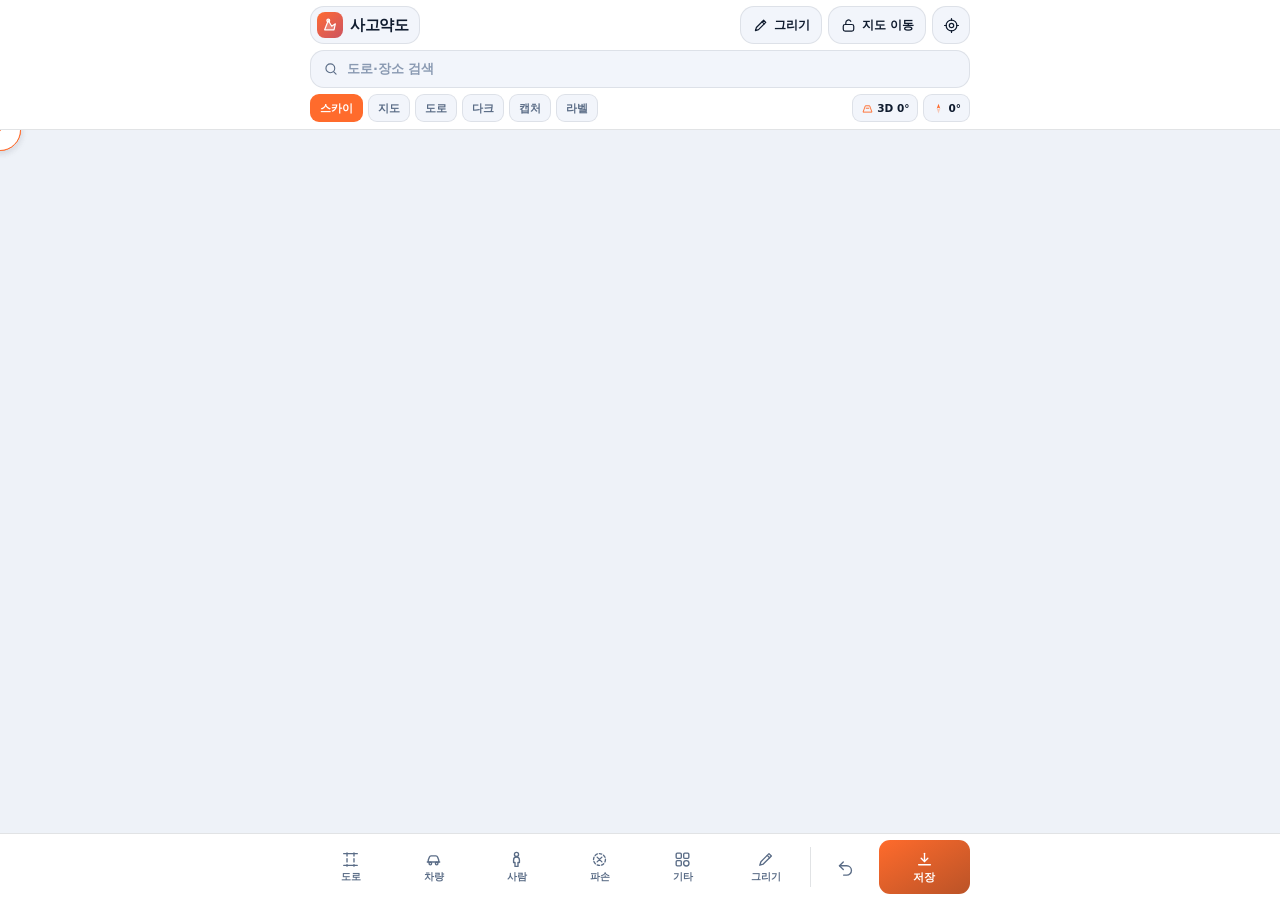
==== sketch/index.html @ 4066dee9 "sketch v3.6.2: 스카이 안뜸 수정(maxNativeZoom 20·타일 필터 제거·폴백 단계화·감춤 완화), 내 위치 파란점+정확도 원, 일방통행 노면표기 화살표1+글씨1" ====
<!doctype html>
<html lang="ko">
<head>
<meta charset="utf-8" />
<meta name="viewport" content="width=device-width, initial-scale=1, viewport-fit=cover, maximum-scale=1, user-scalable=no" />
<title>사고약도</title>
<meta name="description" content="지도 위에 손가락으로 그리는 사고약도 — 현장 사고 위치·진행방향·충돌지점을 터치로 정리하고 PNG·A4로 저장" />
<meta name="theme-color" content="#F4F7FB" id="metaTheme" />
<meta name="mobile-web-app-capable" content="yes" />
<meta name="apple-mobile-web-app-capable" content="yes" />
<meta name="apple-mobile-web-app-status-bar-style" content="default" />
<meta name="apple-mobile-web-app-title" content="사고약도" />
<link rel="manifest" href="manifest.json" />
<link rel="apple-touch-icon" href="icons/icon-192.png" />
<link rel="icon" href="icons/icon-192.png" />
<link rel="stylesheet" href="js/leaflet.css" />
<link rel="stylesheet" href="app.css" />
</head>
<body data-theme="A" data-lock="0">

<div id="appShell">
  <!-- 상단 편집 영역 (약도 캔버스와 완전 분리) -->
  <header id="topBarWrap">
    <div id="topbar">
      <button id="brandTap" class="brand" type="button" aria-label="사고약도">
        <span class="bmark" aria-hidden="true">
          <svg viewBox="0 0 24 24"><path d="M4 19.2 9.4 5.2l5.2 8.6 5.4-3.6-2 9z"/><circle cx="9.4" cy="5.2" r="2.1"/></svg>
        </span>
        <span class="bname">사고약도</span>
      </button>
      <div class="topacts">
        <button id="btnPen" class="gl" type="button" aria-pressed="false" aria-label="그리기 켜기/끄기">
          <svg viewBox="0 0 24 24"><path d="M16.4 4.6 19.4 7.6 9.2 17.8 4.8 19.2l1.4-4.4z"/><path d="M14.2 6.8 17.2 9.8"/></svg>
          <em>그리기</em>
        </button>
        <button id="btnLock" class="gl" type="button" aria-pressed="false">
          <svg class="ic-unlock" viewBox="0 0 24 24"><rect x="4.6" y="10.6" width="14.8" height="9.4" rx="2.6"/><path d="M8.2 10.6V8.1a3.8 3.8 0 0 1 7-2.1"/></svg>
          <svg class="ic-lock" viewBox="0 0 24 24"><rect x="4.6" y="10.6" width="14.8" height="9.4" rx="2.6"/><path d="M8.2 10.6V8.1a3.8 3.8 0 0 1 7.6 0v2.5"/></svg>
          <em>지도 이동</em>
        </button>
        <button id="btnGeo" class="gl icon" type="button" aria-label="현위치">
          <svg viewBox="0 0 24 24"><circle cx="12" cy="12" r="3.1"/><circle cx="12" cy="12" r="7.6"/><path d="M12 2.2v2.6M12 19.2v2.6M2.2 12h2.6M19.2 12h2.6"/></svg>
        </button>
      </div>
    </div>

    <button id="searchPill" class="gl" type="button">
      <svg viewBox="0 0 24 24"><circle cx="11" cy="11" r="6.6"/><path d="m19.6 19.6-3.4-3.4"/></svg>
      <span id="placeTxt">도로·장소 검색</span>
    </button>

    <div id="bgChips" role="group" aria-label="배경">
      <button type="button" data-bg="sat" class="on">스카이</button>
      <button type="button" data-bg="map">지도</button>
      <button type="button" data-bg="road">도로</button>
      <button type="button" data-bg="dark">다크</button>
      <button type="button" data-bg="capture">캡처</button>
      <button type="button" id="chipLabel" aria-pressed="true" title="스카이에 도로명·상호·건물명 라벨">라벨</button>
      <button type="button" id="tiltBtn" class="compass" title="위아래로 밀어 3D 각도 조절 · 탭하면 0°/35°">
        <svg viewBox="0 0 24 24"><path d="M4 18 8 7h8l4 11Z"/><path d="M9.5 11.5h5"/></svg>
        <em id="tiltTxt">3D 0°</em>
      </button>
      <button type="button" id="compassBtn" class="compass" title="좌우로 밀어 지도 회전 · 탭하면 정북">
        <svg class="needle" viewBox="0 0 24 24"><path d="M12 3 15.2 12 12 10.6 8.8 12Z" fill="currentColor" stroke="none"/><path d="M12 21 15.2 12 12 13.4 8.8 12Z" fill="currentColor" fill-opacity=".32" stroke="none"/></svg>
        <em id="compassTxt">0°</em>
      </button>
    </div>

  </header>

  <!-- 중앙 순수 약도 캔버스 (버튼에 가리지 않음) -->
  <main id="stage">
    <div id="stage3d">
      <div id="mapRot"><div id="map"></div></div>
      <div id="roadLayer" hidden></div>
      <div id="capLayer" hidden><img id="capImg" alt="" /></div>
      <div id="gpsLayer" hidden aria-hidden="true">
        <div class="acc"></div>
        <div class="pulse"></div>
        <div class="dot"></div>
        <div class="lb">내 위치</div>
      </div>
      <svg id="layer" xmlns="http://www.w3.org/2000/svg" aria-hidden="true"></svg>
      <svg id="holdRing" viewBox="0 0 56 56" hidden aria-hidden="true"><circle class="bg" cx="28" cy="28" r="22"/><circle class="fg" cx="28" cy="28" r="22"/></svg>
      <div id="sel">
        <div class="selbox"></div>
        <button class="hnd rot" type="button" aria-label="회전"><svg viewBox="0 0 24 24"><path d="M20 12a8 8 0 1 1-2.6-5.9"/><path d="M20.4 4.4v4.2h-4.2"/></svg></button>
        <button class="hnd size" type="button" aria-label="크기"><svg viewBox="0 0 24 24"><path d="M4.6 19.4 19.4 4.6"/><path d="M13 4.6h6.4v6.4"/><path d="M4.6 13v6.4H11"/></svg></button>
        <div class="angle" hidden>0°</div>
      </div>
    </div>
    <div id="chipRot" hidden>0°</div>
    <button id="toolChip" type="button" hidden aria-live="polite"></button>
  </main>

  <!-- 하단 편집 영역 (약도 캔버스와 완전 분리) -->
  <footer id="bottomWrap">
    <div id="selBar" hidden>
      <button class="sb" data-act="zin" type="button" aria-label="작게">−</button>
      <button class="sb wide" data-act="zout" type="button" aria-label="크게">+</button>
      <button class="sb arrowbtn" id="btnPenArrow" data-act="arrow" type="button" hidden>↗ 화살표</button>
      <div class="sbsep"></div>
      <div class="roles" id="roleSeg"></div>
      <div class="sbsep" id="roleSep"></div>
      <button class="sb" data-act="dup" type="button" aria-label="복제">
        <svg viewBox="0 0 24 24"><rect x="8.4" y="8.4" width="11.2" height="11.2" rx="2.4"/><path d="M15.6 5.4H6.6a1.2 1.2 0 0 0-1.2 1.2v9"/></svg>
      </button>
      <button class="sb danger" data-act="del" type="button" aria-label="삭제">
        <svg viewBox="0 0 24 24"><path d="M4.8 6.8h14.4M9.4 6.8V4.4h5.2v2.4M6.6 6.8l.9 12.4h9l.9-12.4"/><path d="M10.2 10.4v5.4M13.8 10.4v5.4"/></svg>
      </button>
      <div class="selinfo" id="selInfo"></div>
    </div>

    <div id="dock">
      <button class="dk" type="button" data-cat="road">
        <svg viewBox="0 0 24 24"><path d="M7.6 3.6v16.8M16.4 3.6v16.8" stroke-dasharray="4 3.4"/><path d="M3.4 4.6h17.2M3.4 19.4h17.2"/></svg>
        <span>도로</span>
      </button>
      <button class="dk" type="button" data-cat="car">
        <svg viewBox="0 0 24 24"><path d="M5.4 15.1v-2.4l1.5-3.8a2.2 2.2 0 0 1 2-1.4h6.2a2.2 2.2 0 0 1 2 1.4l1.5 3.8v2.4"/><path d="M4.2 15.1h15.6"/><circle cx="8" cy="17.1" r="1.6"/><circle cx="16" cy="17.1" r="1.6"/></svg>
        <span>차량</span>
      </button>
      <button class="dk" type="button" data-cat="person">
        <svg viewBox="0 0 24 24"><circle cx="12" cy="5.6" r="2.6"/><path d="M12 8.8c-2.3 0-3.7 1.6-3.7 3.9v3.1h1.8v4.9h3.8v-4.9h1.8v-3.1c0-2.3-1.4-3.9-3.7-3.9Z"/></svg>
        <span>사람</span>
      </button>
      <button class="dk" type="button" data-cat="dmg">
        <svg viewBox="0 0 24 24"><circle cx="12" cy="12" r="7.5" stroke-dasharray="3.2 2.5"/><path d="M9 9l6 6M15 9l-6 6"/></svg>
        <span>파손</span>
      </button>
      <button class="dk" type="button" data-cat="etc">
        <svg viewBox="0 0 24 24"><rect x="4" y="4" width="6.5" height="6.5" rx="1.4"/><rect x="13.5" y="4" width="6.5" height="6.5" rx="1.4"/><rect x="4" y="13.5" width="6.5" height="6.5" rx="1.4"/><circle cx="16.8" cy="16.8" r="3.4"/></svg>
        <span>기타</span>
      </button>
      <button class="dk" type="button" data-cat="draw">
        <svg viewBox="0 0 24 24"><path d="M16.4 4.6 19.4 7.6 9.2 17.8 4.8 19.2l1.4-4.4z"/><path d="M14.2 6.8 17.2 9.8"/></svg>
        <span>그리기</span>
      </button>
      <div class="dksep"></div>
      <button class="dk act" type="button" id="btnUndo" aria-label="실행취소">
        <svg viewBox="0 0 24 24"><path d="M9.2 14.6 4.4 9.8l4.8-4.8"/><path d="M4.4 9.8h9.2a5.9 5.9 0 0 1 0 11.8H9.6"/></svg>
      </button>
      <button class="dk save" type="button" id="btnSave">
        <svg viewBox="0 0 24 24"><path d="M12 4.2v10.4"/><path d="m7.8 10.4 4.2 4.2 4.2-4.2"/><path d="M4.6 18.6h14.8"/></svg>
        <span>저장</span>
      </button>
    </div>
  </footer>
</div>

<!-- 피커 시트 -->
<section id="sheet" aria-hidden="true">
  <div class="sheetwrap">
    <div class="grip"></div>
    <header>
      <div>
        <h2 id="sheetTitle">차량</h2>
        <p id="sheetSub">항목을 눌러 지도에 놓으세요</p>
      </div>
      <button id="sheetClose" class="xbtn" type="button" aria-label="닫기">✕</button>
    </header>
    <div id="sheetRole" class="roles big" hidden></div>
    <div id="sheetBody"></div>
  </div>
</section>

<!-- 검색 -->
<section id="search" aria-hidden="true">
  <div class="sheetwrap tall">
    <div class="grip"></div>
    <header>
      <div><h2>도로·장소 찾기</h2><p>사고 현장 도로명이나 건물명을 입력하세요</p></div>
      <button id="searchClose" class="xbtn" type="button" aria-label="닫기">✕</button>
    </header>
    <div class="qbar">
      <input id="q" type="search" inputmode="search" autocomplete="off" placeholder="예) 강남역 사거리, 순천 신대지구" />
      <button id="qGo" type="button" aria-label="검색">
        <svg viewBox="0 0 24 24"><circle cx="11" cy="11" r="6.6"/><path d="m19.6 19.6-3.4-3.4"/></svg>
      </button>
    </div>
    <div id="qList" class="qlist"><p class="qempty">지도에 표시할 위치를 검색하세요.</p></div>
  </div>
</section>

<!-- 모달(저장·테마·PNG) -->
<div id="modal" hidden>
  <div class="mscrim" data-close="1"></div>
  <div class="mwrap" id="modalBody"></div>
</div>

<!-- 메모 입력 -->
<div id="memoWrap" hidden>
  <div class="memopanel">
    <input id="memoInput" type="text" maxlength="30" placeholder="메모 (예: 1차로 추돌)" />
    <button id="memoOk" type="button">확인</button>
  </div>
</div>

<div id="toast" hidden></div>
<div id="printArea" aria-hidden="true"></div>
<input id="fileInput" type="file" accept="image/*" hidden />

<script src="js/leaflet.js"></script>
<script src="js/art3.js"></script>
<script src="js/elements.js"></script>
<script src="js/roads.js"></script>
<script src="js/sprites.js"></script>
<script src="js/core.js"></script>
<script src="js/mapx.js"></script>
<script src="js/objs.js"></script>
<script src="js/ui.js"></script>
<script src="js/exportx.js"></script>
<script src="js/boot.js"></script>
</body>
</html>
---- sketch/app.css ----
/* ==========================================================================
   사고약도 v3.5 — 상단·캔버스·하단 완전 분리 + 3D 틸트 + 전체화면 도로
   테마 4종: A 모던 모빌리티 · B 다크 콕핏 · C 정밀 도면 · D 볼드 스티커
   ========================================================================== */

*, *::before, *::after { box-sizing: border-box; }
[hidden] { display: none !important; }
html, body { height: 100%; margin: 0; overflow: hidden; }
body {
  font-family: 'Pretendard', 'Apple SD Gothic Neo', 'Noto Sans KR', 'Malgun Gothic', system-ui, -apple-system, sans-serif;
  -webkit-font-smoothing: antialiased;
  overscroll-behavior: none;
  background: var(--bg);
  color: var(--ink);
  transition: background .35s ease, color .35s ease;
}
button, input, textarea { font: inherit; color: inherit; }
button { border: 0; background: none; cursor: pointer; -webkit-tap-highlight-color: transparent; }
svg { display: block; }
button svg { fill: none; stroke: currentColor; stroke-width: 1.7; stroke-linecap: round; stroke-linejoin: round; }

/* ───────────────────────────────── 토큰 */
body[data-theme="A"] {
  --bg: #EEF2F8; --ink: #0F1B2E; --ink2: #5A6C86; --ink3: #8A9AB2;
  --panel: #FFFFFF; --panel-solid: #FFFFFF; --panel-2: #F2F5FB;
  --line: rgba(15,27,46,.12); --line2: rgba(15,27,46,.06);
  --acc: #FF6B2C; --acc-soft: rgba(255,107,44,.12); --acc-ink: #FFFFFF;
  --blue: #2F6BFF; --green: #2E8A63; --red: #E9413B;
  --shadow: 0 4px 14px rgba(15,27,46,.08);
  --shadow-s: 0 2px 8px rgba(15,27,46,.08);
  --r: 14px; --blur: 14px; --hard: 1px solid rgba(15,27,46,.09);
}
body[data-theme="B"] {
  --bg: #05090D; --ink: #E8FBFF; --ink2: #8FB4C2; --ink3: #5E8291;
  --panel: #0A141A; --panel-solid: #0A141A; --panel-2: #0F1D26;
  --line: rgba(47,230,255,.22); --line2: rgba(47,230,255,.10);
  --acc: #2FE6FF; --acc-soft: rgba(47,230,255,.14); --acc-ink: #04141A;
  --blue: #2FE6FF; --green: #22E08A; --red: #FF4D6D;
  --shadow: 0 4px 16px rgba(0,0,0,.45);
  --shadow-s: 0 2px 10px rgba(0,0,0,.45);
  --r: 12px; --blur: 12px; --hard: 1px solid rgba(47,230,255,.18);
}
body[data-theme="C"] {
  --bg: #0C1A2B; --ink: #E7F2FB; --ink2: #A7C2D8; --ink3: #7E9BB6;
  --panel: #0F2033; --panel-solid: #0F2033; --panel-2: #152942;
  --line: rgba(167,194,216,.28); --line2: rgba(167,194,216,.14);
  --acc: #3FD3A8; --acc-soft: rgba(63,211,168,.14); --acc-ink: #062018;
  --blue: #4FA3FF; --green: #3FD3A8; --red: #E9413B;
  --shadow: 0 4px 14px rgba(0,0,0,.35);
  --shadow-s: 0 2px 8px rgba(0,0,0,.35);
  --r: 6px; --blur: 10px; --hard: 1px solid rgba(167,194,216,.22);
}
body[data-theme="D"] {
  --bg: #FBF3E4; --ink: #2B2724; --ink2: #6B6157; --ink3: #9C9187;
  --panel: #FFFCF4; --panel-solid: #FFFCF4; --panel-2: #F7EDDA;
  --line: #2B2724; --line2: rgba(43,39,36,.14);
  --acc: #FF5A36; --acc-soft: rgba(255,90,54,.16); --acc-ink: #FFFFFF;
  --blue: #1E6BFF; --green: #22A06B; --red: #E8342A;
  --shadow: 0 3px 0 #2B2724;
  --shadow-s: 0 2px 0 #2B2724;
  --r: 16px; --blur: 0px; --hard: 2px solid #2B2724;
}

/* ───────────────────────────────── 3단 분리 셸 (상단바 / 중앙 캔버스 / 하단바) */
#appShell {
  position: fixed; inset: 0; height: 100dvh;
  display: flex; flex-direction: column; overflow: hidden;
  background: var(--bg);
}

#topBarWrap {
  flex: none; z-index: 15;
  background: var(--panel);
  border-bottom: 1px solid var(--line);
  padding: calc(env(safe-area-inset-top, 0px) + 6px) 10px 7px;
  display: flex; flex-direction: column; gap: 6px;
}

#stage {
  flex: 1 1 auto; min-height: 0; position: relative; overflow: hidden;
  background: var(--bg); touch-action: none;
}
#stage3d {
  position: absolute; inset: 0;
  transform-origin: 50% 58%;
  will-change: transform;
}

#bottomWrap {
  flex: none; z-index: 15;
  background: var(--panel);
  border-top: 1px solid var(--line);
  padding: 6px 8px calc(env(safe-area-inset-bottom, 0px) + 6px);
  display: flex; flex-direction: column; gap: 6px;
}

/* ───────────────────────────────── 무대 내부 */
#mapRot { position: absolute; left: 50%; top: 50%; width: 155vmax; height: 155vmax; transform: translate(-50%, -50%) rotate(0deg); transform-origin: 50% 50%; z-index: 0; will-change: transform; }
/* 155vmax — 어느 회전 각도든 화면 대각선을 덮으면서 모바일 GPU 텍스처 메모리·타일 요청은 줄인다 */
#map { position: absolute; inset: 0; background: var(--bg); }
#mapRot.blank #map {
  background-color: #F4F7FB;
  background-image:
    linear-gradient(to right, rgba(30,64,120,.08) 1px, transparent 1px),
    linear-gradient(to bottom, rgba(30,64,120,.08) 1px, transparent 1px);
  background-size: 28px 28px;
}
#roadLayer { position: absolute; inset: 0; z-index: 1; pointer-events: none; overflow: hidden; }
#roadLayer svg { width: 100%; height: 100%; display: block; }
#capLayer { position: absolute; inset: 0; overflow: hidden; background: #0b0f14; z-index: 1; }
#capLayer img { width: 100%; height: 100%; object-fit: cover; opacity: .94; }
#layer { position: absolute; inset: 0; width: 100%; height: 100%; pointer-events: none; overflow: visible; z-index: 2; }
/* 내 위치 — 파란 점 + 흰 테두리 + 반투명 정확도 원 + 펄스 링 (화면 표시 전용, PNG 미포함) */
#gpsLayer { position: absolute; inset: 0; pointer-events: none; z-index: 2; }
#gpsLayer .acc {
  position: absolute; transform: translate(-50%, -50%); border-radius: 50%;
  background: rgba(47,107,255,.15); border: 1.5px solid rgba(47,107,255,.42);
}
#gpsLayer .pulse {
  position: absolute; width: 26px; height: 26px; margin: -13px 0 0 -13px; border-radius: 50%;
  background: rgba(47,107,255,.30); border: 2px solid rgba(47,107,255,.55);
  animation: gpsPulse 2.1s ease-out infinite;
}
#gpsLayer .dot {
  position: absolute; width: 18px; height: 18px; margin: -9px 0 0 -9px; border-radius: 50%;
  background: #2F6BFF; border: 3px solid #FFFFFF;
  box-shadow: 0 1px 6px rgba(15,27,46,.45), 0 0 0 1.5px rgba(47,107,255,.55);
}
#gpsLayer .lb {
  position: absolute; transform: translate(-50%, 0); padding: 2px 7px; border-radius: 999px;
  background: rgba(255,255,255,.92); color: #1E4FD8; font-size: 9.5px; font-weight: 800;
  letter-spacing: -.2px; white-space: nowrap; box-shadow: 0 1px 4px rgba(15,27,46,.25);
}
@keyframes gpsPulse { 0% { transform: scale(.55); opacity: .85; } 70% { opacity: 0; } 100% { transform: scale(2.5); opacity: 0; } }
#holdRing { position: absolute; width: 56px; height: 56px; margin: -28px 0 0 -28px; pointer-events: none; z-index: 7; transform: rotate(-90deg); }
#holdRing circle { fill: none; stroke-width: 4.5; }
#holdRing circle.bg { stroke: rgba(255,255,255,.45); }
#holdRing circle.fg { stroke: var(--acc); stroke-linecap: round; stroke-dasharray: 138.23; stroke-dashoffset: 138.23; filter: drop-shadow(0 2px 6px rgba(0,0,0,.35)); }

.leaflet-container { background: var(--bg); font: inherit; }
.leaflet-control-attribution { display: none !important; }

/* 선택 크롬 */
#sel { position: absolute; inset: 0; pointer-events: none; z-index: 3; }
#sel.on .selbox { position: absolute; border: 1.6px dashed var(--acc); border-radius: 4px; transform-origin: 50% 50%; box-shadow: 0 0 0 1px rgba(255,255,255,.35) inset; }
.hnd {
  position: absolute; width: 42px; height: 42px; margin: -21px 0 0 -21px; border-radius: 50%;
  display: grid; place-items: center; pointer-events: auto; color: var(--acc);
  background: var(--panel-solid); border: 1.6px solid var(--acc);
  box-shadow: var(--shadow-s);
}
.hnd svg { width: 20px; height: 20px; stroke-width: 1.9; }
.hnd:active { transform: scale(.94); }
#sel .angle {
  position: absolute; transform: translate(-50%, -50%); padding: 4px 9px; border-radius: 9px;
  background: var(--panel-solid); border: 1px solid var(--line); color: var(--ink);
  font-size: 12px; font-weight: 700; box-shadow: var(--shadow-s); pointer-events: none; white-space: nowrap;
}
#chipRot {
  position: absolute; z-index: 6; transform: translate(-50%,-50%); padding: 4px 9px; border-radius: 9px;
  background: var(--panel-solid); border: 1px solid var(--line); color: var(--ink); font-size: 12px;
  font-weight: 700; box-shadow: var(--shadow-s);
}

/* ───────────────────────────────── 상단 편집 바 */
#topbar { display: flex; align-items: center; justify-content: space-between; gap: 6px; }
.brand {
  display: flex; align-items: center; gap: 7px; height: 38px; padding: 0 11px 0 6px;
  border-radius: var(--r); background: var(--panel-2); border: var(--hard);
  user-select: none; -webkit-user-select: none; -webkit-touch-callout: none;
}
.brand .bmark {
  width: 26px; height: 26px; border-radius: 8px; display: grid; place-items: center;
  background: linear-gradient(140deg, var(--acc), color-mix(in srgb, var(--acc) 62%, #7A2CB0));
  color: #fff;
}
.brand .bmark svg { width: 16px; height: 16px; stroke-width: 1.8; fill: rgba(255,255,255,.22); }
.brand .bname { font-size: 15px; font-weight: 800; letter-spacing: -.4px; }
.topacts { display: flex; gap: 6px; }
.gl {
  height: 38px; display: inline-flex; align-items: center; gap: 5px; padding: 0 11px;
  border-radius: var(--r); background: var(--panel-2); border: var(--hard);
  color: var(--ink); font-size: 12px; font-weight: 650;
}
.gl svg { width: 17px; height: 17px; }
.gl.icon { width: 38px; padding: 0; justify-content: center; }
.gl em { font-style: normal; }
#btnLock[aria-pressed="true"] { background: var(--acc); color: var(--acc-ink); border-color: transparent; }
#btnLock .ic-lock { display: none; }
#btnLock[aria-pressed="true"] .ic-lock { display: block; }
#btnLock[aria-pressed="true"] .ic-unlock { display: none; }
.gl:active, .brand:active { transform: scale(.97); }

#searchPill {
  width: 100%; height: 38px; display: flex; align-items: center; gap: 8px; padding: 0 12px;
  border-radius: var(--r); background: var(--panel-2); border: var(--hard);
  color: var(--ink3); font-size: 13px; text-align: left;
}
#searchPill svg { width: 16px; height: 16px; color: var(--ink2); flex: none; }
#searchPill span { overflow: hidden; text-overflow: ellipsis; white-space: nowrap; }
#searchPill.has span { color: var(--ink); font-weight: 600; }

#bgChips {
  display: flex; gap: 5px; overflow-x: auto; scrollbar-width: none; align-items: center;
}
#bgChips::-webkit-scrollbar { display: none; }
#bgChips button {
  flex: none; height: 28px; padding: 0 9px; border-radius: 9px; font-size: 11px; font-weight: 650;
  color: var(--ink2); background: var(--panel-2); border: var(--hard);
}
body[data-theme="D"] #bgChips button { border: 1.5px solid #2B2724; box-shadow: 0 1.5px 0 #2B2724; }
#bgChips button.on { background: var(--acc); color: var(--acc-ink); border-color: transparent; }
#bgChips button.compass {
  display: inline-flex; align-items: center; gap: 3px; padding: 0 8px;
  color: var(--ink); touch-action: none;
}
#bgChips #tiltBtn { margin-left: auto; }
#bgChips button.compass svg { width: 13px; height: 13px; transition: transform .08s linear; color: var(--acc); }
#bgChips button.compass em { font-style: normal; font-size: 10.5px; font-weight: 750; }
#bgChips button.compass.rot { background: var(--panel-solid); box-shadow: 0 0 0 1.5px var(--acc); }

#btnPen[aria-pressed="true"] {
  background: var(--acc); color: var(--acc-ink); border-color: transparent;
  box-shadow: 0 0 0 3px var(--acc-soft);
}
#chipLabel.off { color: var(--ink3); opacity: .7; text-decoration: line-through; }

/* 그리기 중 고대비 플로팅 배너 */
#toolChip {
  position: absolute; left: 10px; right: 10px; top: 8px; z-index: 8;
  display: flex; align-items: center; gap: 9px; text-align: left;
  padding: 8px 10px 8px 11px; border-radius: 13px;
  background: linear-gradient(160deg, #101B2C, #1B2B44);
  color: #FFFFFF; border: 2px solid var(--acc);
  box-shadow: 0 6px 20px rgba(6,14,26,.38), 0 0 0 3px rgba(255,107,44,.16);
  animation: toolIn .18s ease-out;
}
@keyframes toolIn { from { transform: translateY(-6px); opacity: 0; } to { transform: none; opacity: 1; } }
#toolChip .tp-ic { font-size: 19px; line-height: 1; flex: none; filter: drop-shadow(0 1px 2px rgba(0,0,0,.4)); }
#toolChip .tp-tx { flex: 1; min-width: 0; display: flex; flex-direction: column; gap: 1px; }
#toolChip .tp-tx b { font-size: 12.5px; font-weight: 800; letter-spacing: -.2px; color: #fff; }
#toolChip .tp-tx i { font-style: normal; font-size: 10px; font-weight: 600; color: #B9CBDE; line-height: 1.25; }
#toolChip .tp-x {
  flex: none; font-size: 11px; font-weight: 800; padding: 6px 9px; border-radius: 9px;
  background: var(--acc); color: var(--acc-ink); white-space: nowrap;
}
#toolChip:active { transform: scale(.99); }

/* 도로 시트 내 검색 */
#sheetBody .rsearch { grid-column: 1 / -1; display: flex; flex-direction: column; gap: 7px; padding: 0 1px 4px; }
#sheetBody .rsearch .rin {
  display: flex; align-items: center; gap: 7px; height: 42px; padding: 0 11px;
  border-radius: 12px; background: var(--panel-2); border: 1.5px solid transparent; color: var(--ink3);
}
#sheetBody .rsearch .rin:focus-within { border-color: var(--acc); box-shadow: 0 0 0 3px var(--acc-soft); }
#sheetBody .rsearch .rin svg { width: 16px; height: 16px; flex: none; color: var(--ink2); }
#sheetBody .rsearch .rin input { flex: 1; min-width: 0; border: 0; background: none; outline: none; font-size: 13px; font-weight: 600; color: var(--ink); }
#sheetBody .rsearch .rgo {
  height: 38px; border-radius: 11px; font-size: 12px; font-weight: 800;
  background: var(--acc); color: var(--acc-ink); display: flex; align-items: center; justify-content: center; gap: 6px;
}
#sheetBody .rsearch .rgo svg { width: 15px; height: 15px; }
#sheetBody .rsearch .rhint { font-size: 10.5px; color: var(--ink3); padding: 0 2px; }
#sheetBody .rsearch .rhint b { color: var(--acc); font-weight: 800; }

/* ───────────────────────────────── 하단 편집 바 */
#dock {
  height: 54px; display: flex; align-items: stretch; gap: 2px;
}
.dk {
  flex: 1 1 0; min-width: 0; border-radius: 11px; display: flex; flex-direction: column;
  align-items: center; justify-content: center; gap: 2px; color: var(--ink2); font-size: 9.5px; font-weight: 650;
}
.dk svg { width: 19px; height: 19px; }
.dk.on { background: var(--acc-soft); color: var(--acc); }
.dk.act { flex: .72 1 0; }
.dk.act:disabled { opacity: .3; }
.dksep { width: 1px; margin: 7px 2px; background: var(--line); }
.dk.save {
  flex: 1.15 1 0; border-radius: 11px; color: var(--acc-ink); font-weight: 750; font-size: 10.5px;
  background: linear-gradient(150deg, var(--acc), color-mix(in srgb, var(--acc) 70%, #1b1b1b));
}
body[data-theme="D"] .dk.save { box-shadow: 0 2px 0 #2B2724; }
.dk:active { transform: scale(.95); }

/* 선택 미니바 (하단바 내부 — 약도를 가리지 않음) */
#selBar {
  min-height: 44px; display: flex; align-items: center; gap: 4px; padding: 4px 5px;
  border-radius: 12px; background: var(--panel-2); border: var(--hard);
}
#selBar .sb {
  width: 34px; height: 34px; border-radius: 9px; display: grid; place-items: center;
  background: var(--panel-solid); color: var(--ink); font-size: 16px; font-weight: 700; flex: none;
}
#selBar .sb svg { width: 17px; height: 17px; }
#selBar .sb.danger { color: var(--red); }
#selBar .sb:active { transform: scale(.93); }
#selBar .sb.arrowbtn { width: auto; padding: 0 9px; font-size: 11px; font-weight: 700; white-space: nowrap; }
#selBar .sb.arrowbtn.on { background: var(--acc); color: var(--acc-ink); }
.sbsep { width: 1px; height: 22px; background: var(--line); margin: 0 1px; flex: none; }
.roles { display: flex; gap: 3px; background: var(--panel-solid); padding: 2px; border-radius: 10px; overflow-x: auto; scrollbar-width: none; max-width: 100%; min-width: 0; flex: 1 1 auto; }
.roles::-webkit-scrollbar { display: none; }
.roles button {
  flex: none; height: 30px; padding: 0 8px; border-radius: 8px; font-size: 11px; font-weight: 650; color: var(--ink2);
  white-space: nowrap; display: inline-flex; align-items: center; justify-content: center; gap: 4px;
}
.roles button i.rdot { width: 7px; height: 7px; border-radius: 50%; flex: none; }
.roles button.on { background: var(--acc); color: var(--acc-ink); }
.roles button.on i.rdot { box-shadow: 0 0 0 1.5px rgba(255,255,255,.85); }
.roles button.addrole { color: var(--acc); border: 1px dashed color-mix(in srgb, var(--acc) 55%, transparent); background: var(--acc-soft); }
.roles.big { margin: 0 2px 10px; padding: 4px; border-radius: 14px; background: var(--panel-2); flex: none; }
.roles.big button { flex: 1 0 auto; min-width: 58px; height: 38px; font-size: 12.5px; border-radius: 10px; }
#selInfo { margin-left: auto; padding-right: 4px; font-size: 10px; font-weight: 650; color: var(--ink3); white-space: nowrap; }

/* ───────────────────────────────── 시트 */
#sheet, #search {
  position: fixed; inset: 0; z-index: 30; display: flex; align-items: flex-end;
  background: rgba(6,12,20,.34); opacity: 0; pointer-events: none; visibility: hidden;
  transition: opacity .2s ease, visibility .2s ease;
}
#sheet.open, #search.open { opacity: 1; pointer-events: auto; visibility: visible; backdrop-filter: blur(3px); -webkit-backdrop-filter: blur(3px); }
.sheetwrap {
  width: 100%; max-height: 78vh; display: flex; flex-direction: column;
  background: var(--panel-solid); border-radius: 24px 24px 0 0; padding: 6px 12px calc(env(safe-area-inset-bottom, 0px) + 12px);
  transform: translateY(102%); transition: transform .26s cubic-bezier(.32,.72,0,1);
  box-shadow: 0 -14px 40px rgba(6,12,20,.28); border-top: var(--hard);
}
#sheet.open .sheetwrap, #search.open .sheetwrap { transform: none; }
.sheetwrap.tall { max-height: 88vh; }
.grip { width: 38px; height: 4px; border-radius: 99px; background: var(--line); margin: 4px auto 6px; }
.sheetwrap header { display: flex; align-items: flex-start; justify-content: space-between; padding: 2px 4px 10px; }
.sheetwrap header h2 { margin: 0; font-size: 17px; font-weight: 800; letter-spacing: -.3px; }
.sheetwrap header p { margin: 3px 0 0; font-size: 11.5px; color: var(--ink3); }
.xbtn { width: 32px; height: 32px; border-radius: 50%; background: var(--panel-2); color: var(--ink2); font-size: 14px; }

#sheetBody { overflow-y: auto; display: grid; grid-template-columns: repeat(3, minmax(0, 1fr)); gap: 8px; padding: 2px 2px 8px; -webkit-overflow-scrolling: touch; }
#sheetBody .grp { grid-column: 1 / -1; font-size: 11px; font-weight: 700; color: var(--ink3); padding: 8px 2px 0; letter-spacing: .2px; }
.card {
  min-width: 0; overflow: hidden;
  display: flex; flex-direction: column; align-items: center; justify-content: flex-end; gap: 4px;
  padding: 8px 4px 7px; min-height: 98px; border-radius: 14px; background: var(--panel-2);
  border: 1.5px solid transparent; transition: transform .12s ease, border-color .12s ease;
}
body[data-theme="D"] .card { border: 1.6px solid #2B2724; box-shadow: 0 2px 0 #2B2724; background: #FFF6E4; }
.card .art { flex: 1; display: grid; place-items: center; width: 100%; min-width: 0; overflow: hidden; }
.card .art svg { max-width: 100%; max-height: 100%; height: auto; }
.card .art img.sp-thumb { max-width: 70px; max-height: 74px; width: auto; height: auto; object-fit: contain; display: block; }
.card b { font-size: 11px; font-weight: 650; color: var(--ink); text-align: center; line-height: 1.2; }
.card:active { transform: scale(.97); border-color: var(--acc); }
.card.wide { grid-column: span 3; flex-direction: row; justify-content: center; min-height: 50px; gap: 10px; }
.card.preset { grid-column: span 3; flex-direction: row; justify-content: flex-start; min-height: 62px; gap: 10px; padding: 7px 10px; text-align: left; }
.card.preset .pthumb { width: 46px; height: 46px; border-radius: 9px; overflow: hidden; flex: none; border: 1px solid var(--line); }
.card.preset .pthumb svg { width: 100%; height: 100%; }
.card.preset .ptxt { flex: 1; min-width: 0; }
.card.preset .ptxt b { display: block; text-align: left; font-size: 12.5px; }
.card.preset .ptxt span { display: block; font-size: 10.5px; color: var(--ink3); margin-top: 2px; line-height: 1.3; overflow: hidden; text-overflow: ellipsis; white-space: nowrap; }
.card.roadthumb { padding: 6px; min-height: 102px; }
.card.roadthumb .rbox { width: 100%; height: 64px; border-radius: 9px; overflow: hidden; border: 1px solid var(--line); }
.card.roadthumb .rbox svg { width: 100%; height: 100%; }
.card.tool { min-height: 80px; }
.card.tool .art { height: 32px; }
.card .dot { width: 22px; height: 22px; border-radius: 50%; box-shadow: 0 0 0 2px var(--panel-solid), 0 2px 6px rgba(0,0,0,.2); }
.card.on { border-color: var(--acc); box-shadow: 0 0 0 3px var(--acc-soft); }

/* 검색 */
.qbar { display: flex; gap: 8px; padding: 0 2px 10px; }
.qbar input {
  flex: 1; height: 46px; border-radius: 14px; border: 1.4px solid var(--line); background: var(--panel-2);
  padding: 0 14px; font-size: 14px; color: var(--ink); outline: none;
}
.qbar input:focus { border-color: var(--acc); box-shadow: 0 0 0 3px var(--acc-soft); }
.qbar button { width: 46px; height: 46px; border-radius: 14px; display: grid; place-items: center; background: var(--acc); color: var(--acc-ink); }
.qbar button svg { width: 20px; height: 20px; stroke-width: 2; }
.qlist { overflow-y: auto; padding: 0 2px 8px; }
.qitem { display: flex; gap: 10px; align-items: flex-start; width: 100%; text-align: left; padding: 11px 10px; border-radius: 13px; }
.qitem:active { background: var(--panel-2); }
.qitem i { flex: none; width: 26px; height: 26px; border-radius: 8px; display: grid; place-items: center; background: var(--acc-soft); color: var(--acc); }
.qitem i svg { width: 15px; height: 15px; }
.qitem b { display: block; font-size: 13.5px; font-weight: 700; }
.qitem span { display: block; font-size: 11px; color: var(--ink3); margin-top: 2px; line-height: 1.35; }
.qempty { font-size: 12.5px; color: var(--ink3); text-align: center; padding: 26px 10px; }

/* ───────────────────────────────── 모달 */
#modal { position: fixed; inset: 0; z-index: 40; display: flex; align-items: center; justify-content: center; padding: 16px; }
.mscrim { position: absolute; inset: 0; background: rgba(6,12,20,.42); backdrop-filter: blur(3px); }
.mwrap {
  position: relative; width: 100%; max-width: 440px; max-height: 88vh; overflow-y: auto;
  background: var(--panel-solid); border-radius: 22px; padding: 16px; border: var(--hard);
  box-shadow: 0 24px 60px rgba(6,12,20,.36); animation: min .2s ease;
}
@keyframes min { from { opacity: 0; transform: translateY(12px) scale(.985); } to { opacity: 1; transform: none; } }
.mwrap h3 { margin: 0 0 3px; font-size: 17px; font-weight: 800; letter-spacing: -.3px; }
.mwrap .mhint { margin: 0 0 14px; font-size: 11.5px; color: var(--ink3); }
.mclose { position: absolute; right: 12px; top: 12px; width: 30px; height: 30px; border-radius: 50%; background: var(--panel-2); color: var(--ink2); }
.fld { margin-bottom: 10px; }
.fld > span { display: block; font-size: 11px; font-weight: 700; color: var(--ink3); margin: 0 0 4px 2px; }
.fld input, .fld textarea, .fld select {
  width: 100%; border-radius: 12px; border: 1.3px solid var(--line); background: var(--panel-2);
  padding: 10px 12px; font-size: 13.5px; color: var(--ink); outline: none;
}
.fld textarea { resize: none; height: 62px; line-height: 1.4; }
.fld input:focus, .fld textarea:focus { border-color: var(--acc); }
.mrow { display: flex; gap: 8px; margin-top: 14px; }
.btn {
  flex: 1; height: 46px; border-radius: 14px; font-size: 14px; font-weight: 700;
  background: var(--panel-2); color: var(--ink); border: var(--hard);
}
.btn.primary { background: var(--acc); color: var(--acc-ink); border-color: transparent; }
.btn.ghost { background: transparent; border: 1.3px solid var(--line); }
.btn.sm { height: 40px; font-size: 12.5px; }
.btn:active { transform: scale(.98); }
.preview { width: 100%; border-radius: 14px; border: 1px solid var(--line); overflow: hidden; background: var(--panel-2); margin-bottom: 10px; }
.preview img { width: 100%; display: block; }
.tip { font-size: 11px; color: var(--ink3); line-height: 1.5; margin: 8px 2px 0; }

/* 테마 연구실 */
.labgrid { display: grid; grid-template-columns: 1fr 1fr; gap: 9px; margin-bottom: 6px; }
.labcard { border-radius: 16px; padding: 10px; border: 2px solid var(--line); background: var(--panel-2); text-align: left; }
.labcard.on { border-color: var(--acc); box-shadow: 0 0 0 3px var(--acc-soft); }
.labcard .sw { display: flex; gap: 4px; margin-bottom: 7px; }
.labcard .sw i { width: 15px; height: 15px; border-radius: 5px; }
.labcard b { display: block; font-size: 12.5px; font-weight: 800; }
.labcard span { display: block; font-size: 10.5px; color: var(--ink3); margin-top: 2px; line-height: 1.3; }
.labcard .mini { height: 44px; display: flex; align-items: center; justify-content: center; gap: 8px; margin-top: 6px; overflow: hidden; }

/* 토스트 */
#toast {
  position: fixed; z-index: 50; left: 50%; top: 146px;
  transform: translateX(-50%); max-width: 82vw; padding: 8px 14px; border-radius: 999px;
  background: var(--panel-solid); color: var(--ink); font-size: 12px; font-weight: 650;
  border: var(--hard); box-shadow: var(--shadow); text-align: center; pointer-events: none;
  animation: tin .22s ease;
}
body[data-drawing="1"] #toast { top: 214px; }
@keyframes tin { from { opacity: 0; transform: translate(-50%, -8px); } to { opacity: 1; transform: translateX(-50%); } }

/* 메모 입력 */
#memoWrap { position: fixed; inset: 0; z-index: 45; display: flex; align-items: flex-end; justify-content: center; padding: 0 12px calc(env(safe-area-inset-bottom, 0px) + 74px); background: rgba(6,12,20,.18); }
.memopanel {
  display: flex; gap: 7px; width: 100%; max-width: 460px; padding: 7px; border-radius: 16px;
  background: var(--panel-solid); box-shadow: var(--shadow); border: var(--hard);
}
.memopanel input { flex: 1; height: 44px; border-radius: 11px; border: 1.3px solid var(--line); background: var(--panel-2); padding: 0 12px; font-size: 14px; outline: none; }
.memopanel input:focus { border-color: var(--acc); }
.memopanel button { width: 62px; border-radius: 11px; background: var(--acc); color: var(--acc-ink); font-weight: 700; font-size: 13px; }

/* 인쇄(보고서) */
#printArea { display: none; }
@media print {
  @page { size: A4; margin: 12mm; }
  #appShell, #sheet, #search, #modal, #memoWrap, #toast { display: none !important; }
  #printArea { display: block !important; color: #111; font-family: 'Pretendard', 'Noto Sans KR', sans-serif; }
  #printArea .pr-head { display: flex; justify-content: space-between; align-items: flex-end; border-bottom: 2px solid #111; padding-bottom: 6px; margin-bottom: 10px; }
  #printArea h1 { margin: 0; font-size: 18pt; letter-spacing: -1px; }
  #printArea .pr-meta { font-size: 9pt; text-align: right; line-height: 1.5; }
  #printArea .pr-table { width: 100%; border-collapse: collapse; margin-top: 10px; font-size: 9.5pt; }
  #printArea .pr-table th, #printArea .pr-table td { border: 1px solid #999; padding: 6px 8px; text-align: left; vertical-align: top; }
  #printArea .pr-table th { background: #F2F4F7; width: 84px; font-weight: 700; }
  #printArea img { width: 100%; border: 1px solid #999; border-radius: 4px; }
  #printArea .pr-foot { margin-top: 8px; font-size: 8pt; color: #666; display: flex; justify-content: space-between; }
}

@media (min-width: 720px) {
  #topbar, #searchPill, #bgChips, #dock, #selBar { max-width: 660px; margin-left: auto; margin-right: auto; width: 100%; }
  #sheetBody { grid-template-columns: repeat(5, 1fr); }
  .card.wide, .card.preset { grid-column: span 5; }
}
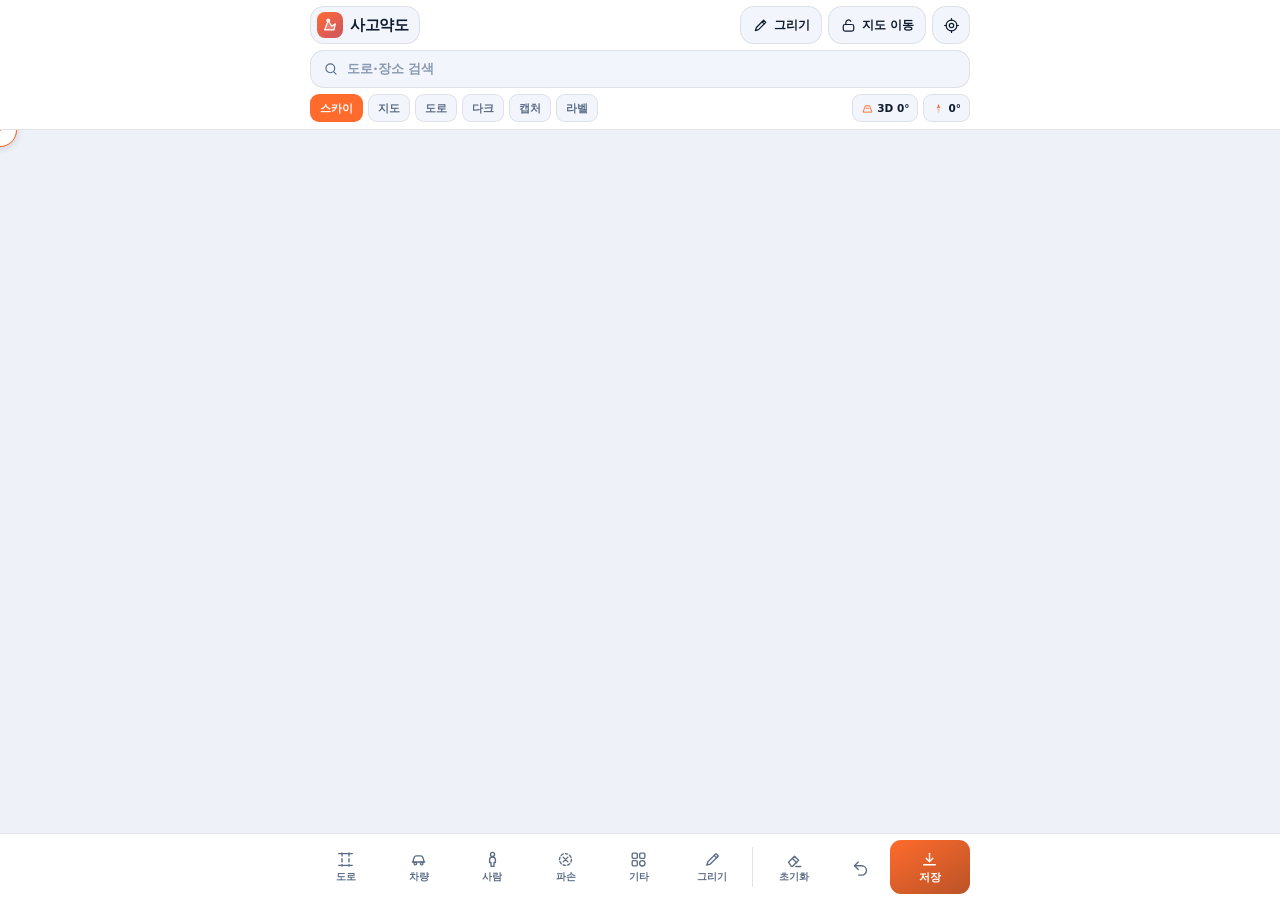
==== commit d4758319: "sketch v3.7: 요소 4종 확정 디자인(6각 스파크 충격·투명 파손 링·기둥+방향 화살표 신호등·흰 노면 화살표), 신호등 실제 신호명(4구 직진/좌회전/우회전·3구·보행등" ====
--- a/sketch/index.html
+++ b/sketch/index.html
@@ -16,7 +16,7 @@
 <link rel="stylesheet" href="js/leaflet.css" />
 <link rel="stylesheet" href="app.css" />
 </head>
-<body data-theme="A" data-lock="0">
+<body data-theme="A" data-lock="0" data-btnsz="md">
 
 <div id="appShell">
   <!-- 상단 편집 영역 (약도 캔버스와 완전 분리) -->
@@ -90,6 +90,10 @@
       </div>
     </div>
     <div id="chipRot" hidden>0°</div>
+    <button id="capSwap" class="capswap" type="button" hidden>
+      <svg viewBox="0 0 24 24"><rect x="3.4" y="5.4" width="17.2" height="13.2" rx="2.4"/><path d="M3.4 9.4h17.2M8 5.4v-2h8v2"/></svg>
+      사진 교체
+    </button>
     <button id="toolChip" type="button" hidden aria-live="polite"></button>
   </main>
 
@@ -108,6 +112,7 @@
       <button class="sb danger" data-act="del" type="button" aria-label="삭제">
         <svg viewBox="0 0 24 24"><path d="M4.8 6.8h14.4M9.4 6.8V4.4h5.2v2.4M6.6 6.8l.9 12.4h9l.9-12.4"/><path d="M10.2 10.4v5.4M13.8 10.4v5.4"/></svg>
       </button>
+      <button class="sb szbtn" id="btnSize" type="button" aria-label="요소 조작 버튼 크기">버튼 보통</button>
       <div class="selinfo" id="selInfo"></div>
     </div>
 
@@ -137,6 +142,10 @@
         <span>그리기</span>
       </button>
       <div class="dksep"></div>
+      <button class="dk act" type="button" id="btnClear" aria-label="화면 요소 전체 초기화">
+        <svg viewBox="0 0 24 24"><path d="M4.4 15.4 12 7.8l5.2 5.2-7.6 7.6H8z"/><path d="M9.4 10.8 14.8 16.2"/><path d="M13.6 20.8h6.2"/></svg>
+        <span>초기화</span>
+      </button>
       <button class="dk act" type="button" id="btnUndo" aria-label="실행취소">
         <svg viewBox="0 0 24 24"><path d="M9.2 14.6 4.4 9.8l4.8-4.8"/><path d="M4.4 9.8h9.2a5.9 5.9 0 0 1 0 11.8H9.6"/></svg>
       </button>
--- a/sketch/app.css
+++ b/sketch/app.css
@@ -19,6 +19,12 @@
 svg { display: block; }
 button svg { fill: none; stroke: currentColor; stroke-width: 1.7; stroke-linecap: round; stroke-linejoin: round; }
 
+/* 요소 조작 버튼 크기 (S/M/L) — 핸들 지름과 하단 버튼 크기를 한 번에 바꾼다 */
+body { --hnd: 34px; --sb: 32px; }
+body[data-btnsz="sm"] { --hnd: 26px; --sb: 28px; }
+body[data-btnsz="md"] { --hnd: 34px; --sb: 32px; }
+body[data-btnsz="lg"] { --hnd: 44px; --sb: 40px; }
+
 /* ───────────────────────────────── 토큰 */
 body[data-theme="A"] {
   --bg: #EEF2F8; --ink: #0F1B2E; --ink2: #5A6C86; --ink3: #8A9AB2;
@@ -111,7 +117,7 @@
 #capLayer img { width: 100%; height: 100%; object-fit: cover; opacity: .94; }
 #layer { position: absolute; inset: 0; width: 100%; height: 100%; pointer-events: none; overflow: visible; z-index: 2; }
 /* 내 위치 — 파란 점 + 흰 테두리 + 반투명 정확도 원 + 펄스 링 (화면 표시 전용, PNG 미포함) */
-#gpsLayer { position: absolute; inset: 0; pointer-events: none; z-index: 2; }
+#gpsLayer { position: absolute; inset: 0; pointer-events: none; z-index: 3; }
 #gpsLayer .acc {
   position: absolute; transform: translate(-50%, -50%); border-radius: 50%;
   background: rgba(47,107,255,.15); border: 1.5px solid rgba(47,107,255,.42);
@@ -144,12 +150,13 @@
 #sel { position: absolute; inset: 0; pointer-events: none; z-index: 3; }
 #sel.on .selbox { position: absolute; border: 1.6px dashed var(--acc); border-radius: 4px; transform-origin: 50% 50%; box-shadow: 0 0 0 1px rgba(255,255,255,.35) inset; }
 .hnd {
-  position: absolute; width: 42px; height: 42px; margin: -21px 0 0 -21px; border-radius: 50%;
+  position: absolute; width: var(--hnd); height: var(--hnd);
+  margin: calc(var(--hnd) / -2) 0 0 calc(var(--hnd) / -2); border-radius: 50%;
   display: grid; place-items: center; pointer-events: auto; color: var(--acc);
   background: var(--panel-solid); border: 1.6px solid var(--acc);
   box-shadow: var(--shadow-s);
 }
-.hnd svg { width: 20px; height: 20px; stroke-width: 1.9; }
+.hnd svg { width: calc(var(--hnd) * 0.48); height: calc(var(--hnd) * 0.48); stroke-width: 1.9; }
 .hnd:active { transform: scale(.94); }
 #sel .angle {
   position: absolute; transform: translate(-50%, -50%); padding: 4px 9px; border-radius: 9px;
@@ -246,6 +253,19 @@
 }
 #toolChip:active { transform: scale(.99); }
 
+/* 캡처 배경 — 사진 교체 버튼 */
+#capSwap {
+  position: absolute; right: 10px; top: 8px; z-index: 8;
+  display: inline-flex; align-items: center; gap: 6px; height: 34px; padding: 0 12px;
+  border-radius: 11px; background: rgba(12,22,38,.86); color: #FFFFFF; font-size: 11.5px; font-weight: 800;
+  border: 1.4px solid rgba(255,255,255,.34); box-shadow: 0 4px 14px rgba(6,14,26,.30);
+  backdrop-filter: blur(6px); -webkit-backdrop-filter: blur(6px);
+}
+#capSwap svg { width: 15px; height: 15px; stroke-width: 1.8; }
+#capSwap:active { transform: scale(.97); }
+body[data-drawing="1"] #capSwap { display: none; }
+#selBar .sb.szbtn:active { transform: scale(.94); }
+
 /* 도로 시트 내 검색 */
 #sheetBody .rsearch { grid-column: 1 / -1; display: flex; flex-direction: column; gap: 7px; padding: 0 1px 4px; }
 #sheetBody .rsearch .rin {
@@ -272,6 +292,8 @@
   align-items: center; justify-content: center; gap: 2px; color: var(--ink2); font-size: 9.5px; font-weight: 650;
 }
 .dk svg { width: 19px; height: 19px; }
+.dk span { white-space: nowrap; }
+#btnClear { flex: 1.05 1 0; }
 .dk.on { background: var(--acc-soft); color: var(--acc); }
 .dk.act { flex: .72 1 0; }
 .dk.act:disabled { opacity: .3; }
@@ -289,10 +311,14 @@
   border-radius: 12px; background: var(--panel-2); border: var(--hard);
 }
 #selBar .sb {
-  width: 34px; height: 34px; border-radius: 9px; display: grid; place-items: center;
+  width: var(--sb); height: var(--sb); border-radius: 9px; display: grid; place-items: center;
   background: var(--panel-solid); color: var(--ink); font-size: 16px; font-weight: 700; flex: none;
 }
-#selBar .sb svg { width: 17px; height: 17px; }
+#selBar .sb svg { width: calc(var(--sb) * 0.5); height: calc(var(--sb) * 0.5); }
+#selBar .sb.szbtn {
+  width: auto; min-width: var(--sb); padding: 0 7px; font-size: 10px; font-weight: 800;
+  letter-spacing: -.2px; white-space: nowrap; color: var(--ink2);
+}
 #selBar .sb.danger { color: var(--red); }
 #selBar .sb:active { transform: scale(.93); }
 #selBar .sb.arrowbtn { width: auto; padding: 0 9px; font-size: 11px; font-weight: 700; white-space: nowrap; }
@@ -329,6 +355,8 @@
 .sheetwrap.tall { max-height: 88vh; }
 .grip { width: 38px; height: 4px; border-radius: 99px; background: var(--line); margin: 4px auto 6px; }
 .sheetwrap header { display: flex; align-items: flex-start; justify-content: space-between; padding: 2px 4px 10px; }
+.sheetwrap header.bare { justify-content: flex-end; padding: 0 2px 6px; }
+.sheetwrap header.bare > div { display: none; }
 .sheetwrap header h2 { margin: 0; font-size: 17px; font-weight: 800; letter-spacing: -.3px; }
 .sheetwrap header p { margin: 3px 0 0; font-size: 11.5px; color: var(--ink3); }
 .xbtn { width: 32px; height: 32px; border-radius: 50%; background: var(--panel-2); color: var(--ink2); font-size: 14px; }
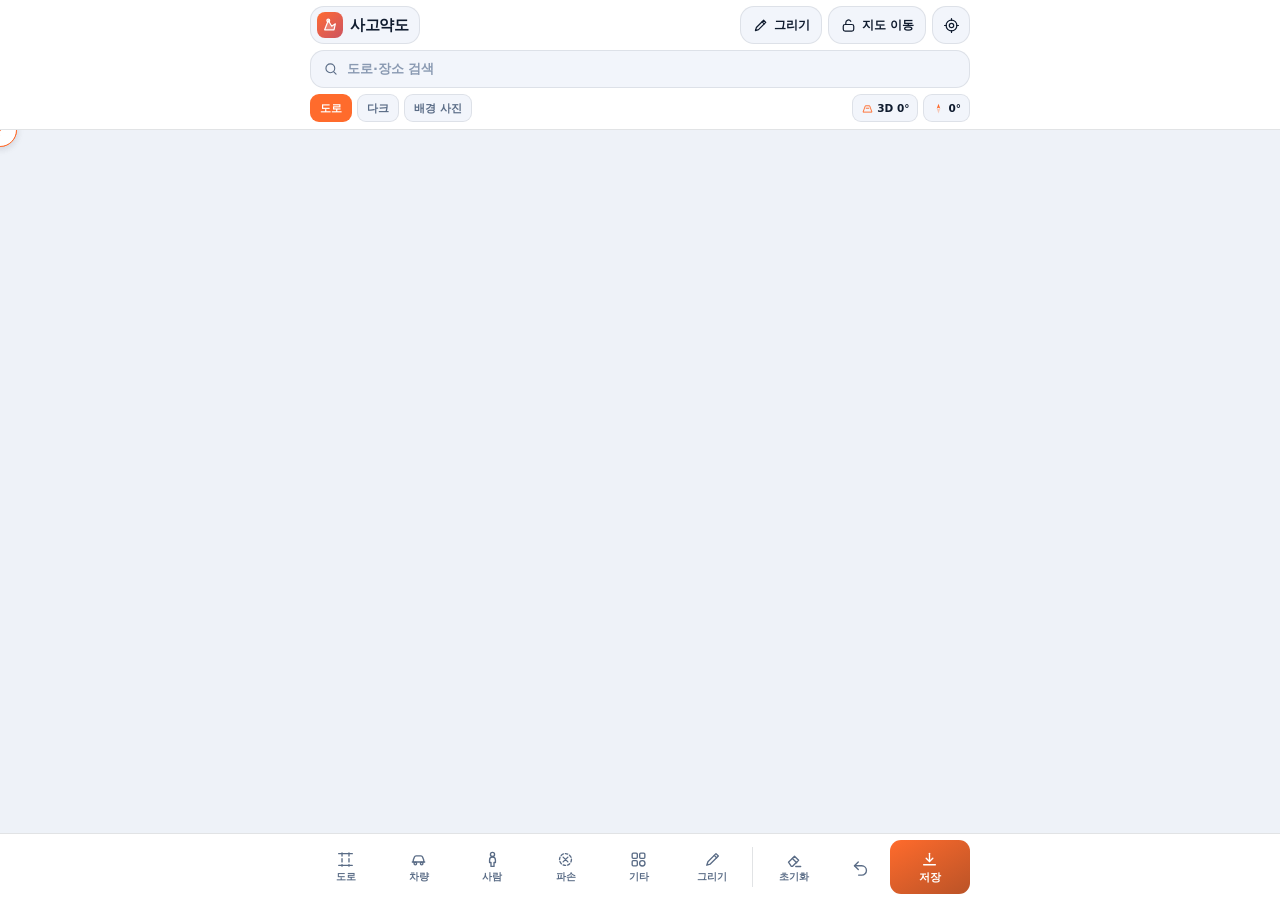
==== commit 11259967: "sketch v3.8: 신호등 아래 주황 화살표 제거·유턴 화살표 납작하게·이름표 글씨 축소·선택 모션 제거(미니바 오버레이 52px 고정)·손상부위 속빈 빨간 링·도로 배경 노면" ====
--- a/sketch/index.html
+++ b/sketch/index.html
@@ -50,12 +50,9 @@
     </button>
 
     <div id="bgChips" role="group" aria-label="배경">
-      <button type="button" data-bg="sat" class="on">스카이</button>
-      <button type="button" data-bg="map">지도</button>
-      <button type="button" data-bg="road">도로</button>
+      <button type="button" data-bg="road" class="on">도로</button>
       <button type="button" data-bg="dark">다크</button>
-      <button type="button" data-bg="capture">캡처</button>
-      <button type="button" id="chipLabel" aria-pressed="true" title="스카이에 도로명·상호·건물명 라벨">라벨</button>
+      <button type="button" data-bg="capture">배경 사진</button>
       <button type="button" id="tiltBtn" class="compass" title="위아래로 밀어 3D 각도 조절 · 탭하면 0°/35°">
         <svg viewBox="0 0 24 24"><path d="M4 18 8 7h8l4 11Z"/><path d="M9.5 11.5h5"/></svg>
         <em id="tiltTxt">3D 0°</em>
@@ -219,6 +216,7 @@
 <script src="js/objs.js"></script>
 <script src="js/ui.js"></script>
 <script src="js/exportx.js"></script>
+<script src="js/share.js"></script>
 <script src="js/boot.js"></script>
 </body>
 </html>
--- a/sketch/app.css
+++ b/sketch/app.css
@@ -93,6 +93,7 @@
 }
 
 #bottomWrap {
+  position: relative;
   flex: none; z-index: 15;
   background: var(--panel);
   border-top: 1px solid var(--line);
@@ -305,10 +306,16 @@
 body[data-theme="D"] .dk.save { box-shadow: 0 2px 0 #2B2724; }
 .dk:active { transform: scale(.95); }
 
-/* 선택 미니바 (하단바 내부 — 약도를 가리지 않음) */
+/* 선택 미니바 — 캔버스 위에 떠 있는 오버레이 (v3.8)
+   v3.7까지는 하단바 안에서 자리를 차지해, 요소를 고르거나 버튼 크기를 바꿀 때마다
+   캔버스 높이가 달라져 화면 요소가 위아래로 움직였다. 이제 바는 항상 같은 위치·같은
+   높이(52px)로 떠 있고, 안쪽 버튼만 --sb 만큼 커지고 작아진다. */
 #selBar {
-  min-height: 44px; display: flex; align-items: center; gap: 4px; padding: 4px 5px;
+  position: absolute; left: 8px; right: 8px; bottom: calc(100% + 6px); z-index: 16;
+  height: 52px; min-height: 52px; padding: 6px 5px;
+  display: flex; align-items: center; gap: 4px;
   border-radius: 12px; background: var(--panel-2); border: var(--hard);
+  box-shadow: 0 6px 18px rgba(6,14,26,.16);
 }
 #selBar .sb {
   width: var(--sb); height: var(--sb); border-radius: 9px; display: grid; place-items: center;
@@ -316,7 +323,7 @@
 }
 #selBar .sb svg { width: calc(var(--sb) * 0.5); height: calc(var(--sb) * 0.5); }
 #selBar .sb.szbtn {
-  width: auto; min-width: var(--sb); padding: 0 7px; font-size: 10px; font-weight: 800;
+  width: 62px; min-width: var(--sb); padding: 0 7px; font-size: 10px; font-weight: 800;
   letter-spacing: -.2px; white-space: nowrap; color: var(--ink2);
 }
 #selBar .sb.danger { color: var(--red); }
@@ -337,6 +344,9 @@
 .roles.big { margin: 0 2px 10px; padding: 4px; border-radius: 14px; background: var(--panel-2); flex: none; }
 .roles.big button { flex: 1 0 auto; min-width: 58px; height: 38px; font-size: 12.5px; border-radius: 10px; }
 #selInfo { margin-left: auto; padding-right: 4px; font-size: 10px; font-weight: 650; color: var(--ink3); white-space: nowrap; }
+/* 버튼 크게에서는 자리 확보를 위해 각도·배율 표기를 잠긐 숨긴다 (역할 버튼이 밀러나지 않게) */
+body[data-btnsz="lg"] #selInfo { display: none; }
+.roles { min-width: 56px; }
 
 /* ───────────────────────────────── 시트 */
 #sheet, #search {
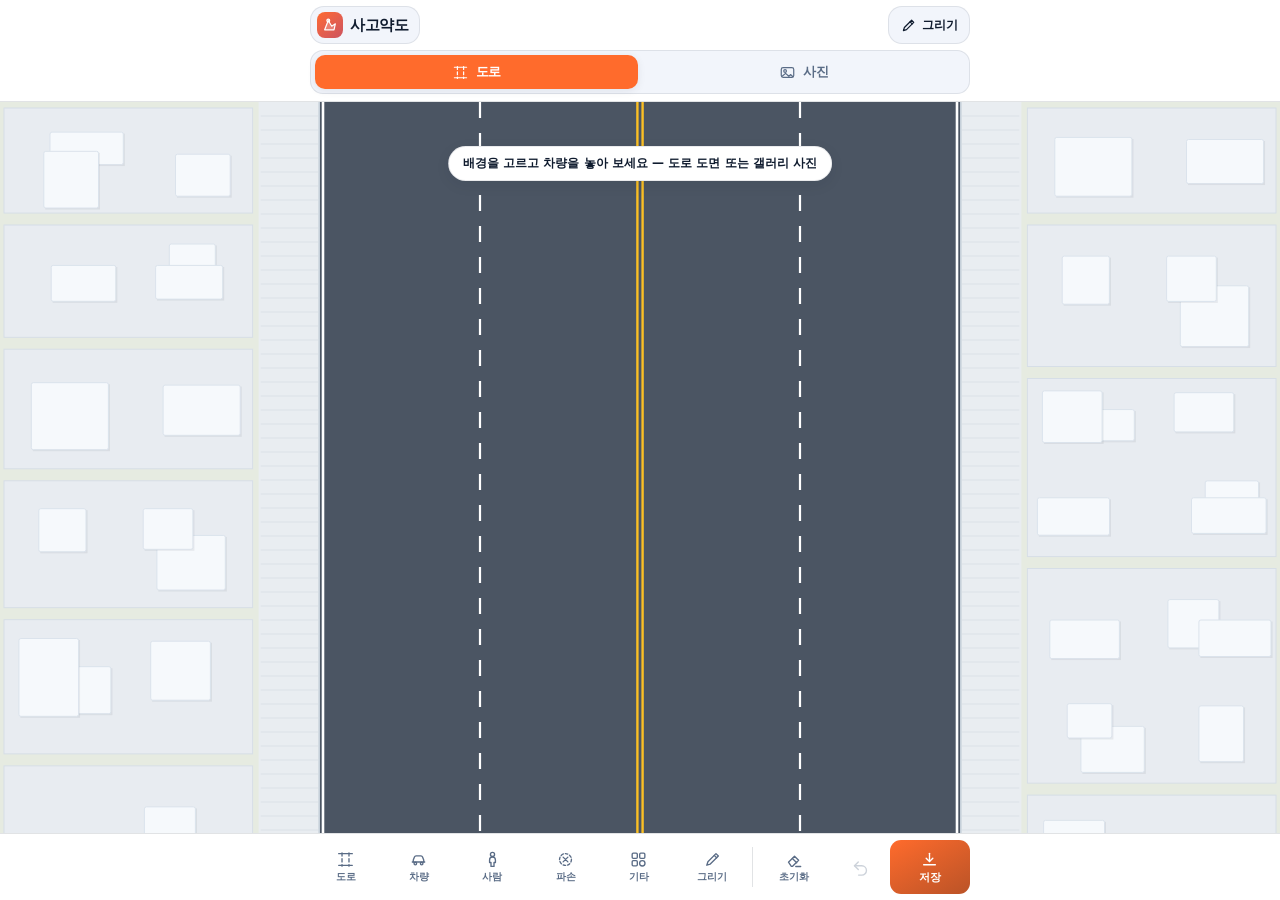
==== commit 6034f732: "sketch v4.0: 온라인 지도 전면 제거 — 배경은 '도로'·'사진' 두 가지만 - Leaflet·OSM/Google/Esri 타일, 지도 검색(도로·장소), 현위치(GPS)" ====
--- a/sketch/index.html
+++ b/sketch/index.html
@@ -4,7 +4,7 @@
 <meta charset="utf-8" />
 <meta name="viewport" content="width=device-width, initial-scale=1, viewport-fit=cover, maximum-scale=1, user-scalable=no" />
 <title>사고약도</title>
-<meta name="description" content="지도 위에 손가락으로 그리는 사고약도 — 현장 사고 위치·진행방향·충돌지점을 터치로 정리하고 PNG·A4로 저장" />
+<meta name="description" content="손가락으로 그리는 사고약도 — 갤러리 사진 또는 도로 도면 위에 차량·충돌·진행방향을 배치해 PNG·A4로 저장" />
 <meta name="theme-color" content="#F4F7FB" id="metaTheme" />
 <meta name="mobile-web-app-capable" content="yes" />
 <meta name="apple-mobile-web-app-capable" content="yes" />
@@ -13,10 +13,9 @@
 <link rel="manifest" href="manifest.json" />
 <link rel="apple-touch-icon" href="icons/icon-192.png" />
 <link rel="icon" href="icons/icon-192.png" />
-<link rel="stylesheet" href="js/leaflet.css" />
 <link rel="stylesheet" href="app.css" />
 </head>
-<body data-theme="A" data-lock="0" data-btnsz="md">
+<body data-theme="A" data-mode="road" data-btnsz="md">
 
 <div id="appShell">
   <!-- 상단 편집 영역 (약도 캔버스와 완전 분리) -->
@@ -33,64 +32,65 @@
           <svg viewBox="0 0 24 24"><path d="M16.4 4.6 19.4 7.6 9.2 17.8 4.8 19.2l1.4-4.4z"/><path d="M14.2 6.8 17.2 9.8"/></svg>
           <em>그리기</em>
         </button>
-        <button id="btnLock" class="gl" type="button" aria-pressed="false">
-          <svg class="ic-unlock" viewBox="0 0 24 24"><rect x="4.6" y="10.6" width="14.8" height="9.4" rx="2.6"/><path d="M8.2 10.6V8.1a3.8 3.8 0 0 1 7-2.1"/></svg>
-          <svg class="ic-lock" viewBox="0 0 24 24"><rect x="4.6" y="10.6" width="14.8" height="9.4" rx="2.6"/><path d="M8.2 10.6V8.1a3.8 3.8 0 0 1 7.6 0v2.5"/></svg>
-          <em>지도 이동</em>
-        </button>
-        <button id="btnGeo" class="gl icon" type="button" aria-label="현위치">
-          <svg viewBox="0 0 24 24"><circle cx="12" cy="12" r="3.1"/><circle cx="12" cy="12" r="7.6"/><path d="M12 2.2v2.6M12 19.2v2.6M2.2 12h2.6M19.2 12h2.6"/></svg>
-        </button>
       </div>
     </div>
 
-    <button id="searchPill" class="gl" type="button">
-      <svg viewBox="0 0 24 24"><circle cx="11" cy="11" r="6.6"/><path d="m19.6 19.6-3.4-3.4"/></svg>
-      <span id="placeTxt">도로·장소 검색</span>
-    </button>
-
-    <div id="bgChips" role="group" aria-label="배경">
-      <button type="button" data-bg="road" class="on">도로</button>
-      <button type="button" data-bg="dark">다크</button>
-      <button type="button" data-bg="capture">배경 사진</button>
-      <button type="button" id="tiltBtn" class="compass" title="위아래로 밀어 3D 각도 조절 · 탭하면 0°/35°">
-        <svg viewBox="0 0 24 24"><path d="M4 18 8 7h8l4 11Z"/><path d="M9.5 11.5h5"/></svg>
-        <em id="tiltTxt">3D 0°</em>
-      </button>
-      <button type="button" id="compassBtn" class="compass" title="좌우로 밀어 지도 회전 · 탭하면 정북">
-        <svg class="needle" viewBox="0 0 24 24"><path d="M12 3 15.2 12 12 10.6 8.8 12Z" fill="currentColor" stroke="none"/><path d="M12 21 15.2 12 12 13.4 8.8 12Z" fill="currentColor" fill-opacity=".32" stroke="none"/></svg>
-        <em id="compassTxt">0°</em>
-      </button>
-    </div>
-
+    <!-- 딱 두 가지 배경 — 도로 도면 / 갤러리 사진 -->
+    <div id="modeSeg" role="tablist" aria-label="약도 배경">
+      <button type="button" role="tab" data-mode="road" class="on" aria-selected="true">
+        <svg viewBox="0 0 24 24"><path d="M7.6 3.6v16.8M16.4 3.6v16.8" stroke-dasharray="4 3.4"/><path d="M3.4 4.6h17.2M3.4 19.4h17.2"/></svg>
+        <span>도로</span>
+      </button>
+      <button type="button" role="tab" data-mode="photo" aria-selected="false">
+        <svg viewBox="0 0 24 24"><rect x="3.2" y="5" width="17.6" height="14" rx="2.6"/><circle cx="8.6" cy="9.8" r="1.9"/><path d="m4.4 17.2 4.9-4 4.6 4.1 2.7-2.4 3 3.1"/></svg>
+        <span>사진</span>
+      </button>
+    </div>
+
+    <!-- 사진 모드 전용 줄 -->
+    <div id="photoBar" hidden>
+      <button id="btnPhotoLock" class="pchip" type="button" aria-pressed="true">
+        <svg class="ic-unlock" viewBox="0 0 24 24"><rect x="4.6" y="10.6" width="14.8" height="9.4" rx="2.6"/><path d="M8.2 10.6V8.1a3.8 3.8 0 0 1 7-2.1"/></svg>
+        <svg class="ic-lock" viewBox="0 0 24 24"><rect x="4.6" y="10.6" width="14.8" height="9.4" rx="2.6"/><path d="M8.2 10.6V8.1a3.8 3.8 0 0 1 7.6 0v2.5"/></svg>
+        <em id="photoLockTxt">사진 고정</em>
+      </button>
+      <button id="btnPhotoFit" class="pchip" type="button">
+        <svg viewBox="0 0 24 24"><path d="M4.4 9.2V5.4a1 1 0 0 1 1-1h3.8M14.8 4.4h3.8a1 1 0 0 1 1 1v3.8M19.6 14.8v3.8a1 1 0 0 1-1 1h-3.8M9.2 19.6H5.4a1 1 0 0 1-1-1v-3.8"/></svg>
+        <em>맞춤</em>
+      </button>
+      <button id="capSwap" class="pchip" type="button">
+        <svg viewBox="0 0 24 24"><rect x="3.4" y="5.4" width="17.2" height="13.2" rx="2.4"/><path d="M3.4 9.4h17.2M8 5.4v-2h8v2"/></svg>
+        <em>사진 교체</em>
+      </button>
+    </div>
   </header>
 
   <!-- 중앙 순수 약도 캔버스 (버튼에 가리지 않음) -->
   <main id="stage">
-    <div id="stage3d">
-      <div id="mapRot"><div id="map"></div></div>
-      <div id="roadLayer" hidden></div>
-      <div id="capLayer" hidden><img id="capImg" alt="" /></div>
-      <div id="gpsLayer" hidden aria-hidden="true">
-        <div class="acc"></div>
-        <div class="pulse"></div>
-        <div class="dot"></div>
-        <div class="lb">내 위치</div>
-      </div>
-      <svg id="layer" xmlns="http://www.w3.org/2000/svg" aria-hidden="true"></svg>
-      <svg id="holdRing" viewBox="0 0 56 56" hidden aria-hidden="true"><circle class="bg" cx="28" cy="28" r="22"/><circle class="fg" cx="28" cy="28" r="22"/></svg>
-      <div id="sel">
-        <div class="selbox"></div>
-        <button class="hnd rot" type="button" aria-label="회전"><svg viewBox="0 0 24 24"><path d="M20 12a8 8 0 1 1-2.6-5.9"/><path d="M20.4 4.4v4.2h-4.2"/></svg></button>
-        <button class="hnd size" type="button" aria-label="크기"><svg viewBox="0 0 24 24"><path d="M4.6 19.4 19.4 4.6"/><path d="M13 4.6h6.4v6.4"/><path d="M4.6 13v6.4H11"/></svg></button>
-        <div class="angle" hidden>0°</div>
-      </div>
+    <div id="roadLayer" hidden></div>
+    <svg id="board" xmlns="http://www.w3.org/2000/svg" aria-hidden="true">
+      <g id="world">
+        <image id="photoImg" href="" preserveAspectRatio="xMidYMid slice" x="0" y="0" width="390" height="640" visibility="hidden"></image>
+        <g id="artLayer"></g>
+      </g>
+    </svg>
+
+    <div id="emptyPhoto" hidden>
+      <button id="btnPickPhoto" class="pickcta" type="button">
+        <svg viewBox="0 0 24 24"><rect x="3.2" y="5" width="17.6" height="14" rx="2.6"/><circle cx="8.6" cy="9.8" r="1.9"/><path d="m4.4 17.2 4.9-4 4.6 4.1 2.7-2.4 3 3.1"/></svg>
+        <b>갤러리에서 사진 불러오기</b>
+        <span>사진을 깔고 그 위에 차량·충격·진행방향을 그립니다</span>
+      </button>
+    </div>
+
+    <svg id="holdRing" viewBox="0 0 56 56" hidden aria-hidden="true"><circle class="bg" cx="28" cy="28" r="22"/><circle class="fg" cx="28" cy="28" r="22"/></svg>
+    <div id="sel">
+      <div class="selbox"></div>
+      <button class="hnd rot" type="button" aria-label="회전"><svg viewBox="0 0 24 24"><path d="M20 12a8 8 0 1 1-2.6-5.9"/><path d="M20.4 4.4v4.2h-4.2"/></svg></button>
+      <button class="hnd size" type="button" aria-label="크기"><svg viewBox="0 0 24 24"><path d="M4.6 19.4 19.4 4.6"/><path d="M13 4.6h6.4v6.4"/><path d="M4.6 13v6.4H11"/></svg></button>
+      <div class="angle" hidden>0°</div>
     </div>
     <div id="chipRot" hidden>0°</div>
-    <button id="capSwap" class="capswap" type="button" hidden>
-      <svg viewBox="0 0 24 24"><rect x="3.4" y="5.4" width="17.2" height="13.2" rx="2.4"/><path d="M3.4 9.4h17.2M8 5.4v-2h8v2"/></svg>
-      사진 교체
-    </button>
     <button id="toolChip" type="button" hidden aria-live="polite"></button>
   </main>
 
@@ -161,7 +161,7 @@
     <header>
       <div>
         <h2 id="sheetTitle">차량</h2>
-        <p id="sheetSub">항목을 눌러 지도에 놓으세요</p>
+        <p id="sheetSub">항목을 눌러 약도에 놓으세요</p>
       </div>
       <button id="sheetClose" class="xbtn" type="button" aria-label="닫기">✕</button>
     </header>
@@ -170,24 +170,6 @@
   </div>
 </section>
 
-<!-- 검색 -->
-<section id="search" aria-hidden="true">
-  <div class="sheetwrap tall">
-    <div class="grip"></div>
-    <header>
-      <div><h2>도로·장소 찾기</h2><p>사고 현장 도로명이나 건물명을 입력하세요</p></div>
-      <button id="searchClose" class="xbtn" type="button" aria-label="닫기">✕</button>
-    </header>
-    <div class="qbar">
-      <input id="q" type="search" inputmode="search" autocomplete="off" placeholder="예) 강남역 사거리, 순천 신대지구" />
-      <button id="qGo" type="button" aria-label="검색">
-        <svg viewBox="0 0 24 24"><circle cx="11" cy="11" r="6.6"/><path d="m19.6 19.6-3.4-3.4"/></svg>
-      </button>
-    </div>
-    <div id="qList" class="qlist"><p class="qempty">지도에 표시할 위치를 검색하세요.</p></div>
-  </div>
-</section>
-
 <!-- 모달(저장·테마·PNG) -->
 <div id="modal" hidden>
   <div class="mscrim" data-close="1"></div>
@@ -206,13 +188,12 @@
 <div id="printArea" aria-hidden="true"></div>
 <input id="fileInput" type="file" accept="image/*" hidden />
 
-<script src="js/leaflet.js"></script>
 <script src="js/art3.js"></script>
 <script src="js/elements.js"></script>
 <script src="js/roads.js"></script>
 <script src="js/sprites.js"></script>
 <script src="js/core.js"></script>
-<script src="js/mapx.js"></script>
+<script src="js/viewx.js"></script>
 <script src="js/objs.js"></script>
 <script src="js/ui.js"></script>
 <script src="js/exportx.js"></script>
--- a/sketch/app.css
+++ b/sketch/app.css
@@ -86,11 +86,7 @@
   flex: 1 1 auto; min-height: 0; position: relative; overflow: hidden;
   background: var(--bg); touch-action: none;
 }
-#stage3d {
-  position: absolute; inset: 0;
-  transform-origin: 50% 58%;
-  will-change: transform;
-}
+
 
 #bottomWrap {
   position: relative;
@@ -102,50 +98,49 @@
 }
 
 /* ───────────────────────────────── 무대 내부 */
-#mapRot { position: absolute; left: 50%; top: 50%; width: 155vmax; height: 155vmax; transform: translate(-50%, -50%) rotate(0deg); transform-origin: 50% 50%; z-index: 0; will-change: transform; }
-/* 155vmax — 어느 회전 각도든 화면 대각선을 덮으면서 모바일 GPU 텍스처 메모리·타일 요청은 줄인다 */
-#map { position: absolute; inset: 0; background: var(--bg); }
-#mapRot.blank #map {
-  background-color: #F4F7FB;
-  background-image:
-    linear-gradient(to right, rgba(30,64,120,.08) 1px, transparent 1px),
-    linear-gradient(to bottom, rgba(30,64,120,.08) 1px, transparent 1px);
-  background-size: 28px 28px;
-}
+/* 약도 캔버스 — 단색 배경 위에 도로 도면 또는 갤러리 사진 한 장만 깔린다 (지도 없음) */
+#board { position: absolute; inset: 0; width: 100%; height: 100%; z-index: 1; pointer-events: none; }
+#photoImg { pointer-events: none; }
+#artLayer { pointer-events: none; }
 #roadLayer { position: absolute; inset: 0; z-index: 1; pointer-events: none; overflow: hidden; }
 #roadLayer svg { width: 100%; height: 100%; display: block; }
-#capLayer { position: absolute; inset: 0; overflow: hidden; background: #0b0f14; z-index: 1; }
-#capLayer img { width: 100%; height: 100%; object-fit: cover; opacity: .94; }
-#layer { position: absolute; inset: 0; width: 100%; height: 100%; pointer-events: none; overflow: visible; z-index: 2; }
-/* 내 위치 — 파란 점 + 흰 테두리 + 반투명 정확도 원 + 펄스 링 (화면 표시 전용, PNG 미포함) */
-#gpsLayer { position: absolute; inset: 0; pointer-events: none; z-index: 3; }
-#gpsLayer .acc {
-  position: absolute; transform: translate(-50%, -50%); border-radius: 50%;
-  background: rgba(47,107,255,.15); border: 1.5px solid rgba(47,107,255,.42);
-}
-#gpsLayer .pulse {
-  position: absolute; width: 26px; height: 26px; margin: -13px 0 0 -13px; border-radius: 50%;
-  background: rgba(47,107,255,.30); border: 2px solid rgba(47,107,255,.55);
-  animation: gpsPulse 2.1s ease-out infinite;
-}
-#gpsLayer .dot {
-  position: absolute; width: 18px; height: 18px; margin: -9px 0 0 -9px; border-radius: 50%;
-  background: #2F6BFF; border: 3px solid #FFFFFF;
-  box-shadow: 0 1px 6px rgba(15,27,46,.45), 0 0 0 1.5px rgba(47,107,255,.55);
-}
-#gpsLayer .lb {
-  position: absolute; transform: translate(-50%, 0); padding: 2px 7px; border-radius: 999px;
-  background: rgba(255,255,255,.92); color: #1E4FD8; font-size: 9.5px; font-weight: 800;
-  letter-spacing: -.2px; white-space: nowrap; box-shadow: 0 1px 4px rgba(15,27,46,.25);
-}
-@keyframes gpsPulse { 0% { transform: scale(.55); opacity: .85; } 70% { opacity: 0; } 100% { transform: scale(2.5); opacity: 0; } }
+#stage.blankroad { background-color: #F4F7FB; background-image: linear-gradient(to right, rgba(30,64,120,.08) 1px, transparent 1px), linear-gradient(to bottom, rgba(30,64,120,.08) 1px, transparent 1px); background-size: 28px 28px; }
+#stage.photobg { background-color: #0E1319; }
+
+/* 사진이 없을 때 캔버스 중앙 안내 — 탭하면 바로 갤러리 */
+#emptyPhoto { position: absolute; inset: 0; z-index: 6; display: grid; place-items: center; padding: 24px; }
+#emptyPhoto .pickcta {
+  display: flex; flex-direction: column; align-items: center; gap: 9px; max-width: 300px;
+  padding: 26px 22px; border-radius: 18px; text-align: center;
+  background: var(--panel); color: var(--ink); border: 2px dashed var(--acc); box-shadow: var(--shadow);
+}
+#emptyPhoto .pickcta svg { width: 34px; height: 34px; color: var(--acc); stroke-width: 1.7; }
+#emptyPhoto .pickcta b { font-size: 14.5px; font-weight: 800; letter-spacing: -.3px; }
+#emptyPhoto .pickcta span { font-size: 11.5px; font-weight: 600; color: var(--ink2); line-height: 1.45; }
+#emptyPhoto .pickcta:active { transform: scale(.98); }
+
+/* 충격지점 — 빨간 점은 고정, 얇은 링 1겹이 바깥으로 퍼지며 옅어지는 펄스 (화면 전용 움직임)
+   PNG 저장은 이 CSS가 닿지 않는 SVG로 래스터되므로 링의 기본 반지름(중간 크기·불투명)이
+   그대로 한 프레임으로 찍힌다 — 저장 이미지에서 링이 사라지지 않는다. */
+#artLayer .impact-pulse {
+  transform-box: fill-box;
+  transform-origin: 50% 50%;
+  will-change: transform, opacity;
+  animation: impactPulse 1.6s cubic-bezier(.22,.61,.36,1) infinite;
+}
+@keyframes impactPulse {
+  0%   { transform: scale(.58); opacity: .95; }
+  45%  { opacity: .66; }
+  100% { transform: scale(1.78); opacity: 0; }
+}
+@media (prefers-reduced-motion: reduce) {
+  #artLayer .impact-pulse { animation: none; }
+}
 #holdRing { position: absolute; width: 56px; height: 56px; margin: -28px 0 0 -28px; pointer-events: none; z-index: 7; transform: rotate(-90deg); }
 #holdRing circle { fill: none; stroke-width: 4.5; }
 #holdRing circle.bg { stroke: rgba(255,255,255,.45); }
 #holdRing circle.fg { stroke: var(--acc); stroke-linecap: round; stroke-dasharray: 138.23; stroke-dashoffset: 138.23; filter: drop-shadow(0 2px 6px rgba(0,0,0,.35)); }
 
-.leaflet-container { background: var(--bg); font: inherit; }
-.leaflet-control-attribution { display: none !important; }
 
 /* 선택 크롬 */
 #sel { position: absolute; inset: 0; pointer-events: none; z-index: 3; }
@@ -193,45 +188,43 @@
 .gl svg { width: 17px; height: 17px; }
 .gl.icon { width: 38px; padding: 0; justify-content: center; }
 .gl em { font-style: normal; }
-#btnLock[aria-pressed="true"] { background: var(--acc); color: var(--acc-ink); border-color: transparent; }
-#btnLock .ic-lock { display: none; }
-#btnLock[aria-pressed="true"] .ic-lock { display: block; }
-#btnLock[aria-pressed="true"] .ic-unlock { display: none; }
+#btnPhotoLock[aria-pressed="false"] { background: var(--acc); color: var(--acc-ink); border-color: transparent; }
+#btnPhotoLock .ic-lock { display: none; }
+#btnPhotoLock[aria-pressed="true"] .ic-lock { display: block; }
+#btnPhotoLock[aria-pressed="true"] .ic-unlock { display: none; }
 .gl:active, .brand:active { transform: scale(.97); }
 
-#searchPill {
-  width: 100%; height: 38px; display: flex; align-items: center; gap: 8px; padding: 0 12px;
-  border-radius: var(--r); background: var(--panel-2); border: var(--hard);
-  color: var(--ink3); font-size: 13px; text-align: left;
-}
-#searchPill svg { width: 16px; height: 16px; color: var(--ink2); flex: none; }
-#searchPill span { overflow: hidden; text-overflow: ellipsis; white-space: nowrap; }
-#searchPill.has span { color: var(--ink); font-weight: 600; }
-
-#bgChips {
-  display: flex; gap: 5px; overflow-x: auto; scrollbar-width: none; align-items: center;
-}
-#bgChips::-webkit-scrollbar { display: none; }
-#bgChips button {
-  flex: none; height: 28px; padding: 0 9px; border-radius: 9px; font-size: 11px; font-weight: 650;
-  color: var(--ink2); background: var(--panel-2); border: var(--hard);
-}
-body[data-theme="D"] #bgChips button { border: 1.5px solid #2B2724; box-shadow: 0 1.5px 0 #2B2724; }
-#bgChips button.on { background: var(--acc); color: var(--acc-ink); border-color: transparent; }
-#bgChips button.compass {
-  display: inline-flex; align-items: center; gap: 3px; padding: 0 8px;
-  color: var(--ink); touch-action: none;
-}
-#bgChips #tiltBtn { margin-left: auto; }
-#bgChips button.compass svg { width: 13px; height: 13px; transition: transform .08s linear; color: var(--acc); }
-#bgChips button.compass em { font-style: normal; font-size: 10.5px; font-weight: 750; }
-#bgChips button.compass.rot { background: var(--panel-solid); box-shadow: 0 0 0 1.5px var(--acc); }
+/* 두 가지 배경만 — 도로 / 사진 */
+#modeSeg {
+  display: grid; grid-template-columns: 1fr 1fr; gap: 5px; padding: 4px;
+  background: var(--panel-2); border: var(--hard); border-radius: 13px;
+}
+#modeSeg button {
+  height: 34px; display: inline-flex; align-items: center; justify-content: center; gap: 7px;
+  border-radius: 10px; font-size: 13px; font-weight: 800; letter-spacing: -.3px;
+  color: var(--ink2); background: transparent; transition: background .14s ease, color .14s ease;
+}
+#modeSeg button svg { width: 17px; height: 17px; }
+body[data-theme="D"] #modeSeg { border: 2px solid #2B2724; }
+#modeSeg button.on { background: var(--acc); color: var(--acc-ink); box-shadow: var(--shadow-s); }
+
+/* 사진 모드 전용 — 사진 조정/고정 · 맞춤 · 교체 */
+#photoBar { display: flex; align-items: center; gap: 5px; overflow-x: auto; scrollbar-width: none; }
+#photoBar::-webkit-scrollbar { display: none; }
+.pchip {
+  flex: none; height: 30px; display: inline-flex; align-items: center; gap: 5px; padding: 0 10px;
+  border-radius: 9px; font-size: 11.5px; font-weight: 750; color: var(--ink);
+  background: var(--panel-2); border: var(--hard);
+}
+.pchip em { font-style: normal; }
+.pchip svg { width: 14px; height: 14px; stroke-width: 1.9; }
+.pchip:active { transform: scale(.97); }
+#btnPhotoFit { margin-right: auto; }
 
 #btnPen[aria-pressed="true"] {
   background: var(--acc); color: var(--acc-ink); border-color: transparent;
   box-shadow: 0 0 0 3px var(--acc-soft);
 }
-#chipLabel.off { color: var(--ink3); opacity: .7; text-decoration: line-through; }
 
 /* 그리기 중 고대비 플로팅 배너 */
 #toolChip {
@@ -254,14 +247,7 @@
 }
 #toolChip:active { transform: scale(.99); }
 
-/* 캡처 배경 — 사진 교체 버튼 */
-#capSwap {
-  position: absolute; right: 10px; top: 8px; z-index: 8;
-  display: inline-flex; align-items: center; gap: 6px; height: 34px; padding: 0 12px;
-  border-radius: 11px; background: rgba(12,22,38,.86); color: #FFFFFF; font-size: 11.5px; font-weight: 800;
-  border: 1.4px solid rgba(255,255,255,.34); box-shadow: 0 4px 14px rgba(6,14,26,.30);
-  backdrop-filter: blur(6px); -webkit-backdrop-filter: blur(6px);
-}
+/* 사진 교체 칩은 #photoBar 안에서 흐름으로 놓인다 */
 #capSwap svg { width: 15px; height: 15px; stroke-width: 1.8; }
 #capSwap:active { transform: scale(.97); }
 body[data-drawing="1"] #capSwap { display: none; }
@@ -499,7 +485,7 @@
 }
 
 @media (min-width: 720px) {
-  #topbar, #searchPill, #bgChips, #dock, #selBar { max-width: 660px; margin-left: auto; margin-right: auto; width: 100%; }
+  #topbar, #modeSeg, #photoBar, #dock, #selBar { max-width: 660px; margin-left: auto; margin-right: auto; width: 100%; }
   #sheetBody { grid-template-columns: repeat(5, 1fr); }
   .card.wide, .card.preset { grid-column: span 5; }
 }
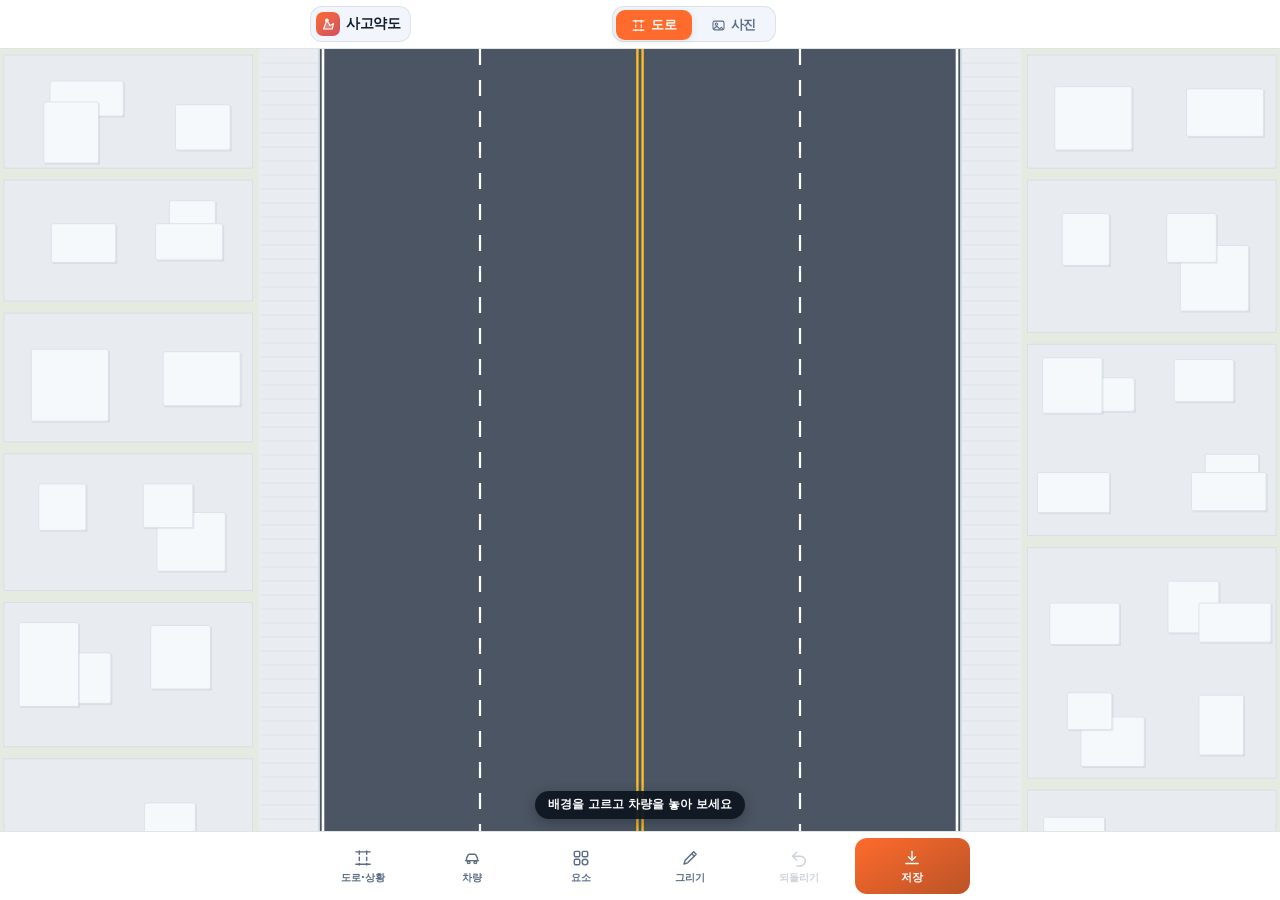
==== commit d2037d85: "sketch v5.0: 차체 라벨 부착 · 상단 1줄/하단 6버튼 UI 전면개편 · 그리기 1탭 · 자차·대차 배지를 차체 중앙(지붕 위)에 고정 — 회전해도 가로 정방향, 차체 " ====
--- a/sketch/index.html
+++ b/sketch/index.html
@@ -18,7 +18,7 @@
 <body data-theme="A" data-mode="road" data-btnsz="md">
 
 <div id="appShell">
-  <!-- 상단 편집 영역 (약도 캔버스와 완전 분리) -->
+  <!-- 상단 — 딱 1줄: 로고 · [도로|사진] · (사진 조정) -->
   <header id="topBarWrap">
     <div id="topbar">
       <button id="brandTap" class="brand" type="button" aria-label="사고약도">
@@ -27,60 +27,69 @@
         </span>
         <span class="bname">사고약도</span>
       </button>
-      <div class="topacts">
-        <button id="btnPen" class="gl" type="button" aria-pressed="false" aria-label="그리기 켜기/끄기">
-          <svg viewBox="0 0 24 24"><path d="M16.4 4.6 19.4 7.6 9.2 17.8 4.8 19.2l1.4-4.4z"/><path d="M14.2 6.8 17.2 9.8"/></svg>
-          <em>그리기</em>
-        </button>
-      </div>
-    </div>
-
-    <!-- 딱 두 가지 배경 — 도로 도면 / 갤러리 사진 -->
-    <div id="modeSeg" role="tablist" aria-label="약도 배경">
-      <button type="button" role="tab" data-mode="road" class="on" aria-selected="true">
-        <svg viewBox="0 0 24 24"><path d="M7.6 3.6v16.8M16.4 3.6v16.8" stroke-dasharray="4 3.4"/><path d="M3.4 4.6h17.2M3.4 19.4h17.2"/></svg>
-        <span>도로</span>
-      </button>
-      <button type="button" role="tab" data-mode="photo" aria-selected="false">
-        <svg viewBox="0 0 24 24"><rect x="3.2" y="5" width="17.6" height="14" rx="2.6"/><circle cx="8.6" cy="9.8" r="1.9"/><path d="m4.4 17.2 4.9-4 4.6 4.1 2.7-2.4 3 3.1"/></svg>
-        <span>사진</span>
-      </button>
-    </div>
-
-    <!-- 사진 모드 전용 줄 -->
-    <div id="photoBar" hidden>
-      <button id="btnPhotoLock" class="pchip" type="button" aria-pressed="true">
-        <svg class="ic-unlock" viewBox="0 0 24 24"><rect x="4.6" y="10.6" width="14.8" height="9.4" rx="2.6"/><path d="M8.2 10.6V8.1a3.8 3.8 0 0 1 7-2.1"/></svg>
-        <svg class="ic-lock" viewBox="0 0 24 24"><rect x="4.6" y="10.6" width="14.8" height="9.4" rx="2.6"/><path d="M8.2 10.6V8.1a3.8 3.8 0 0 1 7.6 0v2.5"/></svg>
-        <em id="photoLockTxt">사진 고정</em>
-      </button>
-      <button id="btnPhotoFit" class="pchip" type="button">
-        <svg viewBox="0 0 24 24"><path d="M4.4 9.2V5.4a1 1 0 0 1 1-1h3.8M14.8 4.4h3.8a1 1 0 0 1 1 1v3.8M19.6 14.8v3.8a1 1 0 0 1-1 1h-3.8M9.2 19.6H5.4a1 1 0 0 1-1-1v-3.8"/></svg>
-        <em>맞춤</em>
-      </button>
-      <button id="capSwap" class="pchip" type="button">
-        <svg viewBox="0 0 24 24"><rect x="3.4" y="5.4" width="17.2" height="13.2" rx="2.4"/><path d="M3.4 9.4h17.2M8 5.4v-2h8v2"/></svg>
-        <em>사진 교체</em>
+
+      <div id="modeSeg" role="tablist" aria-label="약도 배경">
+        <button type="button" role="tab" data-mode="road" class="on" aria-selected="true">
+          <svg viewBox="0 0 24 24"><path d="M7.6 3.6v16.8M16.4 3.6v16.8" stroke-dasharray="4 3.4"/><path d="M3.4 4.6h17.2M3.4 19.4h17.2"/></svg>
+          <span>도로</span>
+        </button>
+        <button type="button" role="tab" data-mode="photo" aria-selected="false">
+          <svg viewBox="0 0 24 24"><rect x="3.2" y="5" width="17.6" height="14" rx="2.6"/><circle cx="8.6" cy="9.8" r="1.9"/><path d="m4.4 17.2 4.9-4 4.6 4.1 2.7-2.4 3 3.1"/></svg>
+          <span>사진</span>
+        </button>
+      </div>
+
+      <!-- 사진 모드에 사진이 올라와 있을 때만 — 켜면 캔버스 위 1줄 조정 바가 뜬다 -->
+      <button id="btnPhotoAdj" class="gl adj" type="button" aria-pressed="false" hidden>
+        <svg viewBox="0 0 24 24"><rect x="4.6" y="10.6" width="14.8" height="9.4" rx="2.6"/><path d="M8.2 10.6V8.1a3.8 3.8 0 0 1 7-2.1"/></svg>
+        <em id="photoAdjTxt">사진 조정</em>
       </button>
     </div>
   </header>
 
-  <!-- 중앙 순수 약도 캔버스 (버튼에 가리지 않음) -->
+  <!-- 중앙 순수 약도 캔버스 -->
   <main id="stage">
     <div id="roadLayer" hidden></div>
     <svg id="board" xmlns="http://www.w3.org/2000/svg" aria-hidden="true">
-      <g id="world">
+      <!-- 사진 레이어 — 확대·회전·이동 변환은 이 그룹에만 걸린다(요소는 영향 없음) -->
+      <g id="photoWrap" visibility="hidden">
         <image id="photoImg" href="" preserveAspectRatio="xMidYMid slice" x="0" y="0" width="390" height="640" visibility="hidden"></image>
-        <g id="artLayer"></g>
       </g>
+      <!-- 요소 레이어 — 화면 좌표 그대로(사진 배율·각도와 무관) -->
+      <g id="artLayer"></g>
     </svg>
 
+    <!-- 사진 조정 — 평소 숨김. 켰을 때만 캔버스 위 슬림 1줄 -->
+    <div id="photoBar" hidden>
+      <button id="btnZoomOut" class="zbtn" type="button" aria-label="사진 축소 (100%보다 작게는 줄일 수 없어요)">
+        <svg viewBox="0 0 24 24"><path d="M6 12h12"/></svg>
+      </button>
+      <input id="photoZoom" type="range" min="100" max="500" step="5" value="100" aria-label="사진 크기 (100%는 여백 없이 꽉 찬 크기)" />
+      <button id="btnZoomIn" class="zbtn" type="button" aria-label="사진 확대">
+        <svg viewBox="0 0 24 24"><path d="M6 12h12M12 6v12"/></svg>
+      </button>
+      <span id="photoZoomVal" aria-live="off">100%</span>
+      <button id="btnPhotoFit" class="pchip" type="button" aria-label="사진을 불러온 그대로(100%) 되돌리기">원본</button>
+      <button id="capSwap" class="pchip" type="button">교체</button>
+      <button id="capPaste" class="pchip" type="button" aria-label="클립보드에 복사한 사진 붙여넣기">붙이기</button>
+      <button id="capEdit" class="zbtn" type="button" aria-label="사진을 다시 맞추기 — 위치·크기·각도 편집 창 열기">
+        <svg viewBox="0 0 24 24"><path d="M4.6 8.4h14.8M4.6 15.6h14.8"/><circle cx="9.4" cy="8.4" r="2.2"/><circle cx="15" cy="15.6" r="2.2"/></svg>
+      </button>
+      <button id="capDone" class="pchip on" type="button">완료</button>
+    </div>
+
     <div id="emptyPhoto" hidden>
-      <button id="btnPickPhoto" class="pickcta" type="button">
-        <svg viewBox="0 0 24 24"><rect x="3.2" y="5" width="17.6" height="14" rx="2.6"/><circle cx="8.6" cy="9.8" r="1.9"/><path d="m4.4 17.2 4.9-4 4.6 4.1 2.7-2.4 3 3.1"/></svg>
-        <b>갤러리에서 사진 불러오기</b>
-        <span>사진을 깔고 그 위에 차량·충격·진행방향을 그립니다</span>
-      </button>
+      <div class="pickwrap">
+        <button id="btnPickPhoto" class="pickcta" type="button">
+          <svg viewBox="0 0 24 24"><rect x="3.2" y="5" width="17.6" height="14" rx="2.6"/><circle cx="8.6" cy="9.8" r="1.9"/><path d="m4.4 17.2 4.9-4 4.6 4.1 2.7-2.4 3 3.1"/></svg>
+          <b>갤러리에서 사진 불러오기</b>
+          <span>사진을 깔고 그 위에 차량·충격·진행방향을 그립니다</span>
+        </button>
+        <button id="btnPastePhoto" class="pickpaste" type="button">
+          <svg viewBox="0 0 24 24"><path d="M9 4.8h6v2.4H9z"/><rect x="5.6" y="4.4" width="12.8" height="15.2" rx="2.4"/><path d="M9.2 11.6h5.6M9.2 15h3.6"/></svg>
+          <b>클립보드에서 붙여넣기</b>
+        </button>
+      </div>
     </div>
 
     <svg id="holdRing" viewBox="0 0 56 56" hidden aria-hidden="true"><circle class="bg" cx="28" cy="28" r="22"/><circle class="fg" cx="28" cy="28" r="22"/></svg>
@@ -88,63 +97,70 @@
       <div class="selbox"></div>
       <button class="hnd rot" type="button" aria-label="회전"><svg viewBox="0 0 24 24"><path d="M20 12a8 8 0 1 1-2.6-5.9"/><path d="M20.4 4.4v4.2h-4.2"/></svg></button>
       <button class="hnd size" type="button" aria-label="크기"><svg viewBox="0 0 24 24"><path d="M4.6 19.4 19.4 4.6"/><path d="M13 4.6h6.4v6.4"/><path d="M4.6 13v6.4H11"/></svg></button>
+      <button class="hnd delx" id="btnSelDel" type="button" aria-label="선택한 요소 삭제"><svg viewBox="0 0 24 24"><path d="M6.6 6.6 17.4 17.4M17.4 6.6 6.6 17.4"/></svg></button>
       <div class="angle" hidden>0°</div>
     </div>
     <div id="chipRot" hidden>0°</div>
-    <button id="toolChip" type="button" hidden aria-live="polite"></button>
+
+    <!-- 그리기 — 하단 독 위 1줄 플로팅 바 (자유선·화살표·메모 + 색 + 완료) -->
+    <div id="drawBar" hidden>
+      <div class="dseg" id="drawTools" role="group" aria-label="그리기 도구">
+        <button type="button" data-tool="pen" class="on">자유선</button>
+        <button type="button" data-tool="vec">화살표</button>
+        <button type="button" data-tool="memo">메모</button>
+      </div>
+      <div class="ddots" id="drawColors" role="group" aria-label="펜 색"></div>
+      <button id="drawDone" class="ddone" type="button">완료</button>
+    </div>
+
+    <div id="toast" hidden></div>
   </main>
 
-  <!-- 하단 편집 영역 (약도 캔버스와 완전 분리) -->
+  <!-- 하단 — 선택 패널 + 5~6개 핵심 버튼 독 -->
   <footer id="bottomWrap">
     <div id="selBar" hidden>
-      <button class="sb" data-act="zin" type="button" aria-label="작게">−</button>
-      <button class="sb wide" data-act="zout" type="button" aria-label="크게">+</button>
-      <button class="sb arrowbtn" id="btnPenArrow" data-act="arrow" type="button" hidden>↗ 화살표</button>
-      <div class="sbsep"></div>
-      <div class="roles" id="roleSeg"></div>
-      <div class="sbsep" id="roleSep"></div>
-      <button class="sb" data-act="dup" type="button" aria-label="복제">
-        <svg viewBox="0 0 24 24"><rect x="8.4" y="8.4" width="11.2" height="11.2" rx="2.4"/><path d="M15.6 5.4H6.6a1.2 1.2 0 0 0-1.2 1.2v9"/></svg>
-      </button>
-      <button class="sb danger" data-act="del" type="button" aria-label="삭제">
-        <svg viewBox="0 0 24 24"><path d="M4.8 6.8h14.4M9.4 6.8V4.4h5.2v2.4M6.6 6.8l.9 12.4h9l.9-12.4"/><path d="M10.2 10.4v5.4M13.8 10.4v5.4"/></svg>
-      </button>
-      <button class="sb szbtn" id="btnSize" type="button" aria-label="요소 조작 버튼 크기">버튼 보통</button>
-      <div class="selinfo" id="selInfo"></div>
+      <div class="sbr sbrRoles" id="sbRolesRow">
+        <div class="roles" id="roleSeg"></div>
+      </div>
+      <div class="sbr sbrMain">
+        <div class="sbseg" id="sbMode" role="group" aria-label="조절 대상">
+          <button type="button" data-smode="size" class="on" aria-pressed="true">크기</button>
+          <button type="button" data-smode="label" id="sbModeLab" aria-pressed="false">글씨</button>
+        </div>
+        <button class="sb arrowbtn" id="btnPenArrow" data-act="arrow" type="button" hidden>↗ 화살표</button>
+        <button class="sb" data-act="zin" type="button" aria-label="작게">−</button>
+        <input id="sbRange" class="sbrange" type="range" min="0" max="1000" step="1" value="0" aria-label="요소 조절 슬라이더" />
+        <button class="sb" data-act="zout" type="button" aria-label="크게">+</button>
+        <span class="sbval" id="sbVal" aria-live="off">1.00×</span>
+        <button class="sb" data-act="dup" type="button" aria-label="복제">
+          <svg viewBox="0 0 24 24"><rect x="8.4" y="8.4" width="11.2" height="11.2" rx="2.4"/><path d="M15.6 5.4H6.6a1.2 1.2 0 0 0-1.2 1.2v9"/></svg>
+        </button>
+        <button class="sb danger" data-act="del" type="button" aria-label="삭제">
+          <svg viewBox="0 0 24 24"><path d="M4.8 6.8h14.4M9.4 6.8V4.4h5.2v2.4M6.6 6.8l.9 12.4h9l.9-12.4"/><path d="M10.2 10.4v5.4M13.8 10.4v5.4"/></svg>
+        </button>
+      </div>
     </div>
 
     <div id="dock">
       <button class="dk" type="button" data-cat="road">
         <svg viewBox="0 0 24 24"><path d="M7.6 3.6v16.8M16.4 3.6v16.8" stroke-dasharray="4 3.4"/><path d="M3.4 4.6h17.2M3.4 19.4h17.2"/></svg>
-        <span>도로</span>
+        <span>도로·상황</span>
       </button>
       <button class="dk" type="button" data-cat="car">
         <svg viewBox="0 0 24 24"><path d="M5.4 15.1v-2.4l1.5-3.8a2.2 2.2 0 0 1 2-1.4h6.2a2.2 2.2 0 0 1 2 1.4l1.5 3.8v2.4"/><path d="M4.2 15.1h15.6"/><circle cx="8" cy="17.1" r="1.6"/><circle cx="16" cy="17.1" r="1.6"/></svg>
         <span>차량</span>
       </button>
       <button class="dk" type="button" data-cat="person">
-        <svg viewBox="0 0 24 24"><circle cx="12" cy="5.6" r="2.6"/><path d="M12 8.8c-2.3 0-3.7 1.6-3.7 3.9v3.1h1.8v4.9h3.8v-4.9h1.8v-3.1c0-2.3-1.4-3.9-3.7-3.9Z"/></svg>
-        <span>사람</span>
-      </button>
-      <button class="dk" type="button" data-cat="dmg">
-        <svg viewBox="0 0 24 24"><circle cx="12" cy="12" r="7.5" stroke-dasharray="3.2 2.5"/><path d="M9 9l6 6M15 9l-6 6"/></svg>
-        <span>파손</span>
-      </button>
-      <button class="dk" type="button" data-cat="etc">
         <svg viewBox="0 0 24 24"><rect x="4" y="4" width="6.5" height="6.5" rx="1.4"/><rect x="13.5" y="4" width="6.5" height="6.5" rx="1.4"/><rect x="4" y="13.5" width="6.5" height="6.5" rx="1.4"/><circle cx="16.8" cy="16.8" r="3.4"/></svg>
-        <span>기타</span>
-      </button>
-      <button class="dk" type="button" data-cat="draw">
+        <span>요소</span>
+      </button>
+      <button class="dk" type="button" id="btnDraw">
         <svg viewBox="0 0 24 24"><path d="M16.4 4.6 19.4 7.6 9.2 17.8 4.8 19.2l1.4-4.4z"/><path d="M14.2 6.8 17.2 9.8"/></svg>
         <span>그리기</span>
       </button>
-      <div class="dksep"></div>
-      <button class="dk act" type="button" id="btnClear" aria-label="화면 요소 전체 초기화">
-        <svg viewBox="0 0 24 24"><path d="M4.4 15.4 12 7.8l5.2 5.2-7.6 7.6H8z"/><path d="M9.4 10.8 14.8 16.2"/><path d="M13.6 20.8h6.2"/></svg>
-        <span>초기화</span>
-      </button>
       <button class="dk act" type="button" id="btnUndo" aria-label="실행취소">
         <svg viewBox="0 0 24 24"><path d="M9.2 14.6 4.4 9.8l4.8-4.8"/><path d="M4.4 9.8h9.2a5.9 5.9 0 0 1 0 11.8H9.6"/></svg>
+        <span>되돌리기</span>
       </button>
       <button class="dk save" type="button" id="btnSave">
         <svg viewBox="0 0 24 24"><path d="M12 4.2v10.4"/><path d="m7.8 10.4 4.2 4.2 4.2-4.2"/><path d="M4.6 18.6h14.8"/></svg>
@@ -154,7 +170,7 @@
   </footer>
 </div>
 
-<!-- 피커 시트 -->
+<!-- 피커 시트 — 차량 · 사람 · 파손·충격 · 신호·도로 를 탭 한 곳에서 -->
 <section id="sheet" aria-hidden="true">
   <div class="sheetwrap">
     <div class="grip"></div>
@@ -165,6 +181,7 @@
       </div>
       <button id="sheetClose" class="xbtn" type="button" aria-label="닫기">✕</button>
     </header>
+    <div id="sheetTabs" class="stabs" role="tablist" aria-label="요소 분류"></div>
     <div id="sheetRole" class="roles big" hidden></div>
     <div id="sheetBody"></div>
   </div>
@@ -174,6 +191,52 @@
 <div id="modal" hidden>
   <div class="mscrim" data-close="1"></div>
   <div class="mwrap" id="modalBody"></div>
+</div>
+
+<!-- 사진 크기·영역 맞춰 붙여넣기 (갤러리 · 클립보드 · 공유 3경로 공통) -->
+<div id="impPhoto" hidden>
+  <div class="impscrim" id="impScrim"></div>
+  <div class="impwrap" role="dialog" aria-modal="true" aria-label="사진 크기·영역 맞춰 붙여넣기">
+    <header class="imphead">
+      <div>
+        <h3>사진 크기·영역 맞춰 붙여넣기</h3>
+        <p>끌어서 위치 · 두 손가락(휠)로 크기 · 각도 · <b>100%</b>는 여백 없이 꽉 찬 크기</p>
+      </div>
+      <button id="impClose" class="xbtn" type="button" aria-label="닫기">✕</button>
+    </header>
+    <div class="impframe" id="impFrame">
+      <div class="impbox" id="impBox">
+        <canvas id="impCanvas" aria-label="사진 미리보기"></canvas>
+        <span class="imppct" id="impPct">100%</span>
+        <span class="improt" id="impRotVal">0°</span>
+      </div>
+    </div>
+    <div class="impctl">
+      <div class="impquick">
+        <button type="button" data-q="cover">꽉 채우기</button>
+        <button type="button" data-q="rot">90° 회전</button>
+      </div>
+      <div class="impzoom improw">
+        <b class="implab">크기</b>
+        <button id="impMinus" class="zbtn" type="button" aria-label="작게">−</button>
+        <input id="impZoom" type="range" min="100" max="400" step="1" value="100" aria-label="사진 크기 (100%는 여백 없이 꽉 찬 크기)" />
+        <button id="impPlus" class="zbtn" type="button" aria-label="크게">＋</button>
+        <span id="impZoomVal" class="impval" aria-live="off">100%</span>
+      </div>
+      <div class="impangle improw">
+        <b class="implab">각도</b>
+        <button id="impRotMinus" class="zbtn" type="button" aria-label="각도 줄이기">−</button>
+        <input id="impRot" type="range" min="0" max="359" step="1" value="0" aria-label="사진 각도" />
+        <button id="impRotPlus" class="zbtn" type="button" aria-label="각도 늘리기">＋</button>
+        <span id="impAngVal" class="impval" aria-live="off">0°</span>
+      </div>
+      <p class="impnote" id="impFitNote">100%는 여백 없이 꽉 찬 크기 — 더 키우면 가장자리가 잘려요</p>
+      <div class="impacts">
+        <button id="impCancel" class="btn ghost" type="button">취소</button>
+        <button id="impApply" class="btn primary" type="button">이대로 붙여넣기</button>
+      </div>
+    </div>
+  </div>
 </div>
 
 <!-- 메모 입력 -->
@@ -184,7 +247,6 @@
   </div>
 </div>
 
-<div id="toast" hidden></div>
 <div id="printArea" aria-hidden="true"></div>
 <input id="fileInput" type="file" accept="image/*" hidden />
 
@@ -196,6 +258,7 @@
 <script src="js/viewx.js"></script>
 <script src="js/objs.js"></script>
 <script src="js/ui.js"></script>
+<script src="js/importx.js"></script>
 <script src="js/exportx.js"></script>
 <script src="js/share.js"></script>
 <script src="js/boot.js"></script>
--- a/sketch/app.css
+++ b/sketch/app.css
@@ -19,11 +19,13 @@
 svg { display: block; }
 button svg { fill: none; stroke: currentColor; stroke-width: 1.7; stroke-linecap: round; stroke-linejoin: round; }
 
-/* 요소 조작 버튼 크기 (S/M/L) — 핸들 지름과 하단 버튼 크기를 한 번에 바꾼다 */
-body { --hnd: 34px; --sb: 32px; }
-body[data-btnsz="sm"] { --hnd: 26px; --sb: 28px; }
-body[data-btnsz="md"] { --hnd: 34px; --sb: 32px; }
-body[data-btnsz="lg"] { --hnd: 44px; --sb: 40px; }
+/* 요소 조작 버튼 크기 (S/M/L) — 핸들 지름과 하단 버튼 크기를 한 번에 바꾼다.
+   v5.0: 핸들 원은 28px 로 콤팩트하게(옆 차·라벨을 가리지 않게), 터치 영역은
+   ::before 로 사방 7px 넓게 잡아 누르기 편하게 유지한다. */
+body { --hnd: 28px; --sb: 32px; }
+body[data-btnsz="sm"] { --hnd: 24px; --sb: 28px; }
+body[data-btnsz="md"] { --hnd: 28px; --sb: 32px; }
+body[data-btnsz="lg"] { --hnd: 36px; --sb: 40px; }
 
 /* ───────────────────────────────── 토큰 */
 body[data-theme="A"] {
@@ -78,9 +80,10 @@
   flex: none; z-index: 15;
   background: var(--panel);
   border-bottom: 1px solid var(--line);
-  padding: calc(env(safe-area-inset-top, 0px) + 6px) 10px 7px;
-  display: flex; flex-direction: column; gap: 6px;
-}
+  padding: calc(env(safe-area-inset-top, 0px) + 6px) 9px 6px;
+}
+/* 상단은 딱 1줄 — 로고 · [도로|사진] · (사진 조정) */
+#topbar { display: flex; align-items: center; gap: 6px; min-height: 36px; }
 
 #stage {
   flex: 1 1 auto; min-height: 0; position: relative; overflow: hidden;
@@ -118,6 +121,14 @@
 #emptyPhoto .pickcta b { font-size: 14.5px; font-weight: 800; letter-spacing: -.3px; }
 #emptyPhoto .pickcta span { font-size: 11.5px; font-weight: 600; color: var(--ink2); line-height: 1.45; }
 #emptyPhoto .pickcta:active { transform: scale(.98); }
+#emptyPhoto .pickwrap { display: flex; flex-direction: column; align-items: center; gap: 10px; max-width: 300px; }
+#emptyPhoto .pickpaste {
+  display: inline-flex; align-items: center; gap: 7px; height: 40px; padding: 0 15px;
+  border-radius: 12px; background: var(--panel-2); border: var(--hard); box-shadow: var(--shadow-s);
+  font-size: 12.5px; font-weight: 750; color: var(--ink);
+}
+#emptyPhoto .pickpaste svg { width: 16px; height: 16px; color: var(--acc); stroke-width: 1.85; }
+#emptyPhoto .pickpaste:active { transform: scale(.98); }
 
 /* 충격지점 — 빨간 점은 고정, 얇은 링 1겹이 바깥으로 퍼지며 옅어지는 펄스 (화면 전용 움직임)
    PNG 저장은 이 CSS가 닿지 않는 SVG로 래스터되므로 링의 기본 반지름(중간 크기·불투명)이
@@ -152,8 +163,20 @@
   background: var(--panel-solid); border: 1.6px solid var(--acc);
   box-shadow: var(--shadow-s);
 }
+/* 보이는 원은 작지만 손가락이 닿는 영역은 사방 8px 넓게 — 옆 차·라벨을 가리지 않으면서 누르기 편하다 */
+.hnd::before { content: ''; position: absolute; inset: -8px; border-radius: 50%; }
 .hnd svg { width: calc(var(--hnd) * 0.48); height: calc(var(--hnd) * 0.48); stroke-width: 1.9; }
 .hnd:active { transform: scale(.94); }
+/* 선택한 요소 위 빠른 삭제 × — 터치 영역 최소 32px, 화면 전용 크롬(PNG 미포함) */
+.hnd.delx {
+  --dx: max(32px, var(--hnd));
+  width: var(--dx); height: var(--dx);
+  margin: calc(var(--dx) / -2) 0 0 calc(var(--dx) / -2);
+  background: var(--panel-solid); color: var(--red);
+  border: 1.6px solid color-mix(in srgb, var(--red) 62%, #FFFFFF); z-index: 5;
+}
+.hnd.delx svg { width: calc(var(--dx) * 0.44); height: calc(var(--dx) * 0.44); stroke-width: 2.5; }
+.hnd.delx:active { transform: scale(.92); }
 #sel .angle {
   position: absolute; transform: translate(-50%, -50%); padding: 4px 9px; border-radius: 9px;
   background: var(--panel-solid); border: 1px solid var(--line); color: var(--ink);
@@ -165,92 +188,203 @@
   font-weight: 700; box-shadow: var(--shadow-s);
 }
 
-/* ───────────────────────────────── 상단 편집 바 */
-#topbar { display: flex; align-items: center; justify-content: space-between; gap: 6px; }
+/* ───────────────────────────────── 상단 편집 바 (v5.0 · 1줄) */
 .brand {
-  display: flex; align-items: center; gap: 7px; height: 38px; padding: 0 11px 0 6px;
-  border-radius: var(--r); background: var(--panel-2); border: var(--hard);
+  display: flex; align-items: center; gap: 6px; height: 36px; padding: 0 10px 0 5px; flex: none;
+  border-radius: 12px; background: var(--panel-2); border: var(--hard);
   user-select: none; -webkit-user-select: none; -webkit-touch-callout: none;
 }
 .brand .bmark {
-  width: 26px; height: 26px; border-radius: 8px; display: grid; place-items: center;
+  width: 24px; height: 24px; border-radius: 7px; display: grid; place-items: center;
   background: linear-gradient(140deg, var(--acc), color-mix(in srgb, var(--acc) 62%, #7A2CB0));
   color: #fff;
 }
-.brand .bmark svg { width: 16px; height: 16px; stroke-width: 1.8; fill: rgba(255,255,255,.22); }
-.brand .bname { font-size: 15px; font-weight: 800; letter-spacing: -.4px; }
-.topacts { display: flex; gap: 6px; }
+.brand .bmark svg { width: 15px; height: 15px; stroke-width: 1.8; fill: rgba(255,255,255,.22); }
+.brand .bname { font-size: 14px; font-weight: 800; letter-spacing: -.4px; }
 .gl {
-  height: 38px; display: inline-flex; align-items: center; gap: 5px; padding: 0 11px;
-  border-radius: var(--r); background: var(--panel-2); border: var(--hard);
-  color: var(--ink); font-size: 12px; font-weight: 650;
-}
-.gl svg { width: 17px; height: 17px; }
-.gl.icon { width: 38px; padding: 0; justify-content: center; }
+  height: 36px; display: inline-flex; align-items: center; gap: 5px; padding: 0 10px;
+  border-radius: 12px; background: var(--panel-2); border: var(--hard);
+  color: var(--ink); font-size: 12px; font-weight: 700;
+}
+.gl svg { width: 16px; height: 16px; }
 .gl em { font-style: normal; }
-#btnPhotoLock[aria-pressed="false"] { background: var(--acc); color: var(--acc-ink); border-color: transparent; }
-#btnPhotoLock .ic-lock { display: none; }
-#btnPhotoLock[aria-pressed="true"] .ic-lock { display: block; }
-#btnPhotoLock[aria-pressed="true"] .ic-unlock { display: none; }
 .gl:active, .brand:active { transform: scale(.97); }
-
+/* 사진 조정 토글 — 켜져 있으면(사진을 움직일 수 있으면) 강조 */
+.gl.adj { flex: none; font-size: 11.5px; padding: 0 9px; gap: 4px; }
+.gl.adj[aria-pressed="true"] { background: var(--acc); color: var(--acc-ink); border-color: transparent; }
 /* 두 가지 배경만 — 도로 / 사진 */
 #modeSeg {
-  display: grid; grid-template-columns: 1fr 1fr; gap: 5px; padding: 4px;
-  background: var(--panel-2); border: var(--hard); border-radius: 13px;
+  margin-left: auto; display: grid; grid-template-columns: 1fr 1fr; gap: 3px; padding: 3px;
+  background: var(--panel-2); border: var(--hard); border-radius: 12px;
+  flex: 0 1 164px; min-width: 0; height: 36px;
 }
 #modeSeg button {
-  height: 34px; display: inline-flex; align-items: center; justify-content: center; gap: 7px;
-  border-radius: 10px; font-size: 13px; font-weight: 800; letter-spacing: -.3px;
+  height: 30px; display: inline-flex; align-items: center; justify-content: center; gap: 5px; min-width: 0;
+  border-radius: 9px; font-size: 12.5px; font-weight: 800; letter-spacing: -.3px;
   color: var(--ink2); background: transparent; transition: background .14s ease, color .14s ease;
 }
-#modeSeg button svg { width: 17px; height: 17px; }
+#modeSeg button svg { width: 15px; height: 15px; flex: none; }
 body[data-theme="D"] #modeSeg { border: 2px solid #2B2724; }
 #modeSeg button.on { background: var(--acc); color: var(--acc-ink); box-shadow: var(--shadow-s); }
 
-/* 사진 모드 전용 — 사진 조정/고정 · 맞춤 · 교체 */
-#photoBar { display: flex; align-items: center; gap: 5px; overflow-x: auto; scrollbar-width: none; }
+/* 사진 조정 바 — 평소 숨김. 캔버스 위에 뜨는 슬림 1줄이라 작업 면적을 가리지 않는다 */
+#photoBar {
+  position: absolute; left: 8px; right: 8px; top: 8px; z-index: 9;
+  display: flex; align-items: center; gap: 4px; padding: 5px 6px; min-width: 0;
+  border-radius: 13px; background: var(--panel); border: var(--hard);
+  box-shadow: 0 6px 18px rgba(6,14,26,.16);
+  overflow-x: auto; scrollbar-width: none; animation: barIn .16s ease-out;
+}
 #photoBar::-webkit-scrollbar { display: none; }
+@keyframes barIn { from { opacity: 0; transform: translateY(-6px); } to { opacity: 1; transform: none; } }
 .pchip {
-  flex: none; height: 30px; display: inline-flex; align-items: center; gap: 5px; padding: 0 10px;
-  border-radius: 9px; font-size: 11.5px; font-weight: 750; color: var(--ink);
-  background: var(--panel-2); border: var(--hard);
+  flex: none; height: 28px; display: inline-flex; align-items: center; justify-content: center; gap: 4px; padding: 0 8px;
+  border-radius: 9px; font-size: 11px; font-weight: 750; color: var(--ink);
+  background: var(--panel-2); border: var(--hard); white-space: nowrap;
 }
 .pchip em { font-style: normal; }
-.pchip svg { width: 14px; height: 14px; stroke-width: 1.9; }
+.pchip.on { background: var(--acc); color: var(--acc-ink); border-color: transparent; }
 .pchip:active { transform: scale(.97); }
-#btnPhotoFit { margin-right: auto; }
-
-#btnPen[aria-pressed="true"] {
-  background: var(--acc); color: var(--acc-ink); border-color: transparent;
-  box-shadow: 0 0 0 3px var(--acc-soft);
-}
-
-/* 그리기 중 고대비 플로팅 배너 */
-#toolChip {
-  position: absolute; left: 10px; right: 10px; top: 8px; z-index: 8;
-  display: flex; align-items: center; gap: 9px; text-align: left;
-  padding: 8px 10px 8px 11px; border-radius: 13px;
-  background: linear-gradient(160deg, #101B2C, #1B2B44);
-  color: #FFFFFF; border: 2px solid var(--acc);
-  box-shadow: 0 6px 20px rgba(6,14,26,.38), 0 0 0 3px rgba(255,107,44,.16);
-  animation: toolIn .18s ease-out;
-}
-@keyframes toolIn { from { transform: translateY(-6px); opacity: 0; } to { transform: none; opacity: 1; } }
-#toolChip .tp-ic { font-size: 19px; line-height: 1; flex: none; filter: drop-shadow(0 1px 2px rgba(0,0,0,.4)); }
-#toolChip .tp-tx { flex: 1; min-width: 0; display: flex; flex-direction: column; gap: 1px; }
-#toolChip .tp-tx b { font-size: 12.5px; font-weight: 800; letter-spacing: -.2px; color: #fff; }
-#toolChip .tp-tx i { font-style: normal; font-size: 10px; font-weight: 600; color: #B9CBDE; line-height: 1.25; }
-#toolChip .tp-x {
-  flex: none; font-size: 11px; font-weight: 800; padding: 6px 9px; border-radius: 9px;
-  background: var(--acc); color: var(--acc-ink); white-space: nowrap;
-}
-#toolChip:active { transform: scale(.99); }
-
-/* 사진 교체 칩은 #photoBar 안에서 흐름으로 놓인다 */
-#capSwap svg { width: 15px; height: 15px; stroke-width: 1.8; }
-#capSwap:active { transform: scale(.97); }
-body[data-drawing="1"] #capSwap { display: none; }
+
+/* 사진 크기 조절 — 불러온 사진(100%)보다 작게는 못 줄이고, 500%까지 키운다 */
+.zbtn {
+  flex: none; width: 28px; height: 28px; border-radius: 9px; display: grid; place-items: center;
+  background: var(--panel-2); border: var(--hard); color: var(--ink);
+}
+.zbtn svg { width: 14px; height: 14px; stroke-width: 2.3; }
+.zbtn:active { transform: scale(.94); }
+.zbtn:disabled { opacity: .35; }
+#photoZoom, #impZoom, #impRot, #sbRange {
+  flex: 1 1 auto; min-width: 84px; width: auto; height: 30px; margin: 0; padding: 0;
+  background: none; -webkit-appearance: none; appearance: none; touch-action: pan-y;
+}
+#photoZoom { height: 26px; min-width: 40px; flex: 1 1 40px; }
+#photoZoom::-webkit-slider-runnable-track, #impZoom::-webkit-slider-runnable-track,
+#impRot::-webkit-slider-runnable-track, #sbRange::-webkit-slider-runnable-track {
+  height: 6px; border-radius: 999px;
+  background: linear-gradient(to right, var(--acc) 0 var(--fill, 0%), var(--line) var(--fill, 0%) 100%);
+}
+#photoZoom::-webkit-slider-thumb, #impZoom::-webkit-slider-thumb,
+#impRot::-webkit-slider-thumb, #sbRange::-webkit-slider-thumb {
+  -webkit-appearance: none; appearance: none; width: 18px; height: 18px; margin-top: -6px;
+  border-radius: 50%; background: var(--panel-solid); border: 2.5px solid var(--acc);
+  box-shadow: var(--shadow-s);
+}
+#photoZoom::-moz-range-track, #impZoom::-moz-range-track,
+#impRot::-moz-range-track, #sbRange::-moz-range-track { height: 6px; border-radius: 999px; background: var(--line); }
+#photoZoom::-moz-range-progress, #impZoom::-moz-range-progress,
+#impRot::-moz-range-progress, #sbRange::-moz-range-progress { height: 6px; border-radius: 999px; background: var(--acc); }
+#photoZoom::-moz-range-thumb, #impZoom::-moz-range-thumb,
+#impRot::-moz-range-thumb, #sbRange::-moz-range-thumb {
+  width: 18px; height: 18px; border-radius: 50%; background: var(--panel-solid);
+  border: 2.5px solid var(--acc); box-shadow: var(--shadow-s);
+}
+#sbRange:disabled { opacity: .38; }
+#photoZoomVal {
+  flex: none; min-width: 34px; text-align: center; font-size: 11px; font-weight: 800;
+  color: var(--ink); font-variant-numeric: tabular-nums;
+}
+
+/* 그리기 — 독 바로 위 1줄 플로팅 바 (자유선·화살표·메모 + 색 5 + 완료) */
+#drawBar {
+  position: absolute; left: 8px; right: 8px; bottom: 8px; z-index: 9;
+  display: flex; align-items: center; gap: 5px; padding: 5px 6px;
+  border-radius: 14px; background: var(--panel); border: var(--hard);
+  box-shadow: 0 8px 22px rgba(6,14,26,.2); animation: barIn .16s ease-out;
+}
+/* 아주 좁은 화면(360~400px) — 사진 조정 바가 스크롤 없이 한 줄에 다 들어가게 조인다 */
+@media (max-width: 400px) {
+  #photoBar { gap: 3px; padding: 5px; }
+  #photoBar .pchip { padding: 0 6px; font-size: 10.5px; }
+  #photoBar .zbtn { width: 26px; }
+  #photoZoom { min-width: 34px; }
+  #photoZoomVal { min-width: 30px; font-size: 10.5px; }
+  #drawBar { gap: 4px; padding: 5px; }
+  #drawBar .dseg button { padding: 0 7px; font-size: 10.5px; }
+  #drawBar .ddots { gap: 5px; }
+  #drawBar .ddots button { width: 18px; height: 18px; }
+  #drawBar .ddone { padding: 0 10px; }
+}
+#drawBar .dseg { display: flex; gap: 2px; padding: 2px; border-radius: 10px; background: var(--panel-2); flex: 0 0 auto; }
+#drawBar .dseg button {
+  height: 28px; padding: 0 8px; border-radius: 8px; font-size: 11px; font-weight: 800;
+  color: var(--ink2); white-space: nowrap;
+}
+#drawBar .dseg button.on { background: var(--acc); color: var(--acc-ink); }
+#drawBar .ddots { display: flex; align-items: center; justify-content: center; gap: 6px; flex: 1 1 auto; }
+#drawBar .ddots button { width: 20px; height: 20px; border-radius: 50%; box-shadow: 0 0 0 2px var(--panel), 0 1px 4px rgba(0,0,0,.22); }
+#drawBar .ddots button.on { box-shadow: 0 0 0 2px var(--panel), 0 0 0 4px var(--acc); }
+#drawBar .ddone {
+  flex: none; height: 30px; padding: 0 12px; border-radius: 9px;
+  background: var(--acc); color: var(--acc-ink); font-size: 11.5px; font-weight: 800;
+}
+
+/* ───────────────────────────────── 사진 크기·영역 맞춰 붙여넣기 (v4.2) */
+#impPhoto { position: fixed; inset: 0; z-index: 42; display: flex; align-items: center; justify-content: center; padding: 10px; }
+.impscrim { position: absolute; inset: 0; background: rgba(6,12,20,.55); backdrop-filter: blur(4px); -webkit-backdrop-filter: blur(4px); }
+.impwrap {
+  position: relative; width: 100%; max-width: 460px; height: calc(100dvh - 20px); max-height: 760px;
+  display: grid; grid-template-areas: "head" "frame" "ctl";
+  grid-template-columns: minmax(0, 1fr);
+  grid-template-rows: auto minmax(0, 1fr) auto; gap: 8px; padding: 12px;
+  background: var(--panel-solid); border: var(--hard); border-radius: 20px;
+  box-shadow: 0 24px 60px rgba(6,12,20,.42); animation: min .2s ease;
+}
+.imphead { grid-area: head; display: flex; align-items: flex-start; justify-content: space-between; gap: 8px; }
+.imphead h3 { margin: 0; font-size: 15px; font-weight: 800; letter-spacing: -.3px; }
+.imphead p { margin: 3px 0 0; font-size: 10.5px; color: var(--ink3); line-height: 1.4; }
+.imphead p b { color: var(--ink2); font-weight: 800; }
+.imphead .xbtn { flex: none; }
+.impframe { grid-area: frame; position: relative; min-width: 0; min-height: 100px; display: grid; place-items: center; }
+.impbox {
+  position: relative; background: #0E1319; border-radius: 12px; overflow: hidden;
+  border: 1px solid rgba(255,255,255,.16); box-shadow: inset 0 0 0 1px rgba(0,0,0,.4);
+  touch-action: none; cursor: grab;
+}
+.impbox:active { cursor: grabbing; }
+#impCanvas { display: block; touch-action: none; }
+.imppct, .improt {
+  position: absolute; bottom: 7px; padding: 3px 8px; border-radius: 999px;
+  font-size: 10.5px; font-weight: 800; color: #EAF1F9; background: rgba(6,12,20,.66);
+  border: 1px solid rgba(255,255,255,.16); font-variant-numeric: tabular-nums; pointer-events: none;
+}
+.imppct { left: 7px; }
+.improt { right: 7px; }
+.impctl { grid-area: ctl; display: flex; flex-direction: column; gap: 7px; }
+.impquick { display: grid; grid-template-columns: repeat(2, minmax(0, 1fr)); gap: 6px; }
+.impquick button {
+  height: 34px; border-radius: 10px; background: var(--panel-2); border: var(--hard);
+  font-size: 11.5px; font-weight: 750; color: var(--ink); white-space: nowrap;
+}
+.impquick button:active { transform: scale(.97); }
+.impzoom, .impangle { display: flex; align-items: center; gap: 7px; }
+.implab { flex: none; width: 22px; font-size: 10.5px; font-weight: 800; color: var(--ink3); letter-spacing: -.2px; }
+.impval { flex: none; min-width: 44px; text-align: center; font-size: 11.5px; font-weight: 800; color: var(--ink); font-variant-numeric: tabular-nums; }
+.impnote { margin: 0 2px; font-size: 10px; color: var(--ink3); line-height: 1.35; }
+.impacts { display: flex; gap: 8px; }
+.impacts .btn { height: 42px; }
+@media (min-width: 620px) and (max-height: 560px) {
+  .impwrap {
+    max-width: 900px; height: calc(100dvh - 20px); max-height: 420px;
+    grid-template-columns: minmax(0, 1fr) 264px;
+    grid-template-areas: "head head" "frame ctl"; grid-template-rows: auto minmax(0, 1fr);
+  }
+  .imphead h3 { font-size: 14.5px; }
+  .imphead p { display: none; }
+  .impframe { min-height: 80px; }
+  .impctl { justify-content: center; }
+  .impnote { display: none; }
+}
+/* 세로가 짧은 화면(가로 모드 폰) — 사진이 없을 때 안내를 한 줄로 */
+@media (max-height: 480px) {
+  #emptyPhoto { padding: 10px; }
+  #emptyPhoto .pickwrap { flex-direction: row; align-items: center; gap: 8px; max-width: 560px; }
+  #emptyPhoto .pickcta { flex-direction: row; gap: 8px; padding: 10px 14px; max-width: none; text-align: left; }
+  #emptyPhoto .pickcta svg { width: 22px; height: 22px; }
+  #emptyPhoto .pickcta span { display: none; }
+  #emptyPhoto .pickcta b { font-size: 12.5px; }
+  #emptyPhoto .pickpaste { height: 42px; flex: none; }
+}
 #selBar .sb.szbtn:active { transform: scale(.94); }
 
 /* 도로 시트 내 검색 */
@@ -270,23 +404,20 @@
 #sheetBody .rsearch .rhint { font-size: 10.5px; color: var(--ink3); padding: 0 2px; }
 #sheetBody .rsearch .rhint b { color: var(--acc); font-weight: 800; }
 
-/* ───────────────────────────────── 하단 편집 바 */
+/* ───────────────────────────────── 하단 편집 바 (v5.0 · 6개 큰 버튼) */
 #dock {
-  height: 54px; display: flex; align-items: stretch; gap: 2px;
+  height: 56px; display: flex; align-items: stretch; gap: 3px;
 }
 .dk {
-  flex: 1 1 0; min-width: 0; border-radius: 11px; display: flex; flex-direction: column;
-  align-items: center; justify-content: center; gap: 2px; color: var(--ink2); font-size: 9.5px; font-weight: 650;
-}
-.dk svg { width: 19px; height: 19px; }
+  flex: 1 1 0; min-width: 0; border-radius: 12px; display: flex; flex-direction: column;
+  align-items: center; justify-content: center; gap: 3px; color: var(--ink2); font-size: 10px; font-weight: 700;
+}
+.dk svg { width: 20px; height: 20px; }
 .dk span { white-space: nowrap; }
-#btnClear { flex: 1.05 1 0; }
 .dk.on { background: var(--acc-soft); color: var(--acc); }
-.dk.act { flex: .72 1 0; }
 .dk.act:disabled { opacity: .3; }
-.dksep { width: 1px; margin: 7px 2px; background: var(--line); }
 .dk.save {
-  flex: 1.15 1 0; border-radius: 11px; color: var(--acc-ink); font-weight: 750; font-size: 10.5px;
+  flex: 1.1 1 0; border-radius: 12px; color: var(--acc-ink); font-weight: 800; font-size: 10.5px;
   background: linear-gradient(150deg, var(--acc), color-mix(in srgb, var(--acc) 70%, #1b1b1b));
 }
 body[data-theme="D"] .dk.save { box-shadow: 0 2px 0 #2B2724; }
@@ -296,42 +427,61 @@
    v3.7까지는 하단바 안에서 자리를 차지해, 요소를 고르거나 버튼 크기를 바꿀 때마다
    캔버스 높이가 달라져 화면 요소가 위아래로 움직였다. 이제 바는 항상 같은 위치·같은
    높이(52px)로 떠 있고, 안쪽 버튼만 --sb 만큼 커지고 작아진다. */
+/* 선택 패널 — v4.3: 하단 툴바 바로 위 고정 슬롯.
+   두 줄 고정 그리드라 요소 종류·역할 수·글씨 모드가 바뀌어도
+   ＋/− 슬라이더와 복제/삭제 버튼 좌표가 움직이지 않는다. */
 #selBar {
   position: absolute; left: 8px; right: 8px; bottom: calc(100% + 6px); z-index: 16;
-  height: 52px; min-height: 52px; padding: 6px 5px;
-  display: flex; align-items: center; gap: 4px;
-  border-radius: 12px; background: var(--panel-2); border: var(--hard);
+  padding: 5px 6px;
+  display: flex; flex-direction: column; gap: 5px;
+  border-radius: 13px; background: var(--panel-2); border: var(--hard);
   box-shadow: 0 6px 18px rgba(6,14,26,.16);
 }
+#selBar .sbr { display: flex; align-items: center; gap: 4px; min-width: 0; }
+/* 역할 줄 — 폭을 꽉 나눠 쓰는 칩 전용 한 줄이라 390px 에서도 잘리지 않는다 */
+#selBar .sbrRoles .roles { flex: 1 1 auto; min-width: 0; overflow-x: auto; }
+#selBar .sbrMain #sbRange { flex: 1 1 40px; min-width: 40px; }
+.sbseg { display: flex; gap: 2px; padding: 2px; border-radius: 10px; background: var(--panel-solid); }
+.sbseg button {
+  height: calc(var(--sb) - 4px); padding: 0 7px; border-radius: 8px;
+  font-size: 10.5px; font-weight: 800; color: var(--ink3); letter-spacing: -.2px; white-space: nowrap;
+}
+.sbseg button.on { background: var(--acc); color: var(--acc-ink); }
+.sbseg button:disabled { opacity: .3; }
+#selBar .sbval { min-width: 42px; flex: none; text-align: center; font-size: 11px; font-weight: 800; color: var(--ink); font-variant-numeric: tabular-nums; }
 #selBar .sb {
   width: var(--sb); height: var(--sb); border-radius: 9px; display: grid; place-items: center;
   background: var(--panel-solid); color: var(--ink); font-size: 16px; font-weight: 700; flex: none;
 }
 #selBar .sb svg { width: calc(var(--sb) * 0.5); height: calc(var(--sb) * 0.5); }
+#selBar .sb:disabled { opacity: .32; }
 #selBar .sb.szbtn {
-  width: 62px; min-width: var(--sb); padding: 0 7px; font-size: 10px; font-weight: 800;
+  width: 58px; min-width: var(--sb); padding: 0 6px; font-size: 10px; font-weight: 800;
   letter-spacing: -.2px; white-space: nowrap; color: var(--ink2);
 }
+#selBar .sb.subt { width: 34px; font-size: 10px; font-weight: 800; color: var(--ink2); }
 #selBar .sb.danger { color: var(--red); }
 #selBar .sb:active { transform: scale(.93); }
+#selBar.penmode .sbseg, #selBar.penmode #sbRange, #selBar.penmode [data-act="zin"],
+#selBar.penmode [data-act="zout"], #selBar.penmode .sbval { display: none; }
+#selBar.penmode .sb.arrowbtn { flex: 1 1 auto; height: var(--sb); }
 #selBar .sb.arrowbtn { width: auto; padding: 0 9px; font-size: 11px; font-weight: 700; white-space: nowrap; }
 #selBar .sb.arrowbtn.on { background: var(--acc); color: var(--acc-ink); }
 .sbsep { width: 1px; height: 22px; background: var(--line); margin: 0 1px; flex: none; }
 .roles { display: flex; gap: 3px; background: var(--panel-solid); padding: 2px; border-radius: 10px; overflow-x: auto; scrollbar-width: none; max-width: 100%; min-width: 0; flex: 1 1 auto; }
 .roles::-webkit-scrollbar { display: none; }
 .roles button {
-  flex: none; height: 30px; padding: 0 8px; border-radius: 8px; font-size: 11px; font-weight: 650; color: var(--ink2);
+  flex: 1 1 0; min-width: 40px; height: 30px; padding: 0 6px; border-radius: 8px; font-size: 11px; font-weight: 700; color: var(--ink2);
   white-space: nowrap; display: inline-flex; align-items: center; justify-content: center; gap: 4px;
 }
-.roles button i.rdot { width: 7px; height: 7px; border-radius: 50%; flex: none; }
+/* 선택 패널의 역할 칩은 폭을 똑같이 나누어 쓴다 — [자차][대차1][대차2][+대차3][없음] 이 390px 에 다 들어간다 */
+#roleSeg button { flex: 1 1 0; min-width: 0; overflow: hidden; }
+.roles button i.rdot { width: 6px; height: 6px; border-radius: 50%; flex: none; }
 .roles button.on { background: var(--acc); color: var(--acc-ink); }
 .roles button.on i.rdot { box-shadow: 0 0 0 1.5px rgba(255,255,255,.85); }
 .roles button.addrole { color: var(--acc); border: 1px dashed color-mix(in srgb, var(--acc) 55%, transparent); background: var(--acc-soft); }
-.roles.big { margin: 0 2px 10px; padding: 4px; border-radius: 14px; background: var(--panel-2); flex: none; }
+.roles.big { margin: 0 2px 8px; padding: 4px; border-radius: 14px; background: var(--panel-2); flex: none; }
 .roles.big button { flex: 1 0 auto; min-width: 58px; height: 38px; font-size: 12.5px; border-radius: 10px; }
-#selInfo { margin-left: auto; padding-right: 4px; font-size: 10px; font-weight: 650; color: var(--ink3); white-space: nowrap; }
-/* 버튼 크게에서는 자리 확보를 위해 각도·배율 표기를 잠긐 숨긴다 (역할 버튼이 밀러나지 않게) */
-body[data-btnsz="lg"] #selInfo { display: none; }
 .roles { min-width: 56px; }
 
 /* ───────────────────────────────── 시트 */
@@ -356,6 +506,15 @@
 .sheetwrap header h2 { margin: 0; font-size: 17px; font-weight: 800; letter-spacing: -.3px; }
 .sheetwrap header p { margin: 3px 0 0; font-size: 11.5px; color: var(--ink3); }
 .xbtn { width: 32px; height: 32px; border-radius: 50%; background: var(--panel-2); color: var(--ink2); font-size: 14px; }
+
+/* 시트 탭 — 차량 · 사람 · 파손·충격 · 신호·도로 를 한 곳에서 */
+#sheet .stabs { display: grid; grid-template-columns: repeat(5, minmax(0, 1fr)); gap: 3px; padding: 0 2px 8px; }
+#sheet .stabs button {
+  height: 34px; border-radius: 10px; background: var(--panel-2); border: var(--hard);
+  font-size: 11.5px; font-weight: 800; letter-spacing: -.3px; color: var(--ink2); white-space: nowrap;
+  padding: 0 2px; overflow: hidden; text-overflow: ellipsis;
+}
+#sheet .stabs button.on { background: var(--acc); color: var(--acc-ink); border-color: transparent; }
 
 #sheetBody { overflow-y: auto; display: grid; grid-template-columns: repeat(3, minmax(0, 1fr)); gap: 8px; padding: 2px 2px 8px; -webkit-overflow-scrolling: touch; }
 #sheetBody .grp { grid-column: 1 / -1; font-size: 11px; font-weight: 700; color: var(--ink3); padding: 8px 2px 0; letter-spacing: .2px; }
@@ -447,16 +606,19 @@
 .labcard span { display: block; font-size: 10.5px; color: var(--ink3); margin-top: 2px; line-height: 1.3; }
 .labcard .mini { height: 44px; display: flex; align-items: center; justify-content: center; gap: 8px; margin-top: 6px; overflow: hidden; }
 
-/* 토스트 */
+/* 토스트 — 하단 독 바로 위 작은 1줄 알약 (v5.0). 상단·중앙을 가리지 않는다 */
 #toast {
-  position: fixed; z-index: 50; left: 50%; top: 146px;
-  transform: translateX(-50%); max-width: 82vw; padding: 8px 14px; border-radius: 999px;
-  background: var(--panel-solid); color: var(--ink); font-size: 12px; font-weight: 650;
-  border: var(--hard); box-shadow: var(--shadow); text-align: center; pointer-events: none;
-  animation: tin .22s ease;
-}
-body[data-drawing="1"] #toast { top: 214px; }
-@keyframes tin { from { opacity: 0; transform: translate(-50%, -8px); } to { opacity: 1; transform: translateX(-50%); } }
+  position: absolute; z-index: 12; left: 50%; bottom: 12px;
+  transform: translateX(-50%); max-width: 84%; padding: 6px 13px; border-radius: 15px;
+  background: rgba(12,20,32,.92); color: #FFFFFF; font-size: 11.5px; font-weight: 700;
+  line-height: 1.35; text-align: center; pointer-events: none; white-space: normal;
+  word-break: keep-all;
+  box-shadow: 0 4px 14px rgba(6,12,20,.28); animation: tin .18s ease;
+}
+body[data-drawing="1"] #toast { bottom: 54px; }
+/* 사진 붙여넣기 편집 중에는 토스트가 미리보기를 가리지 않게 */
+body.impopen #toast { display: none; }
+@keyframes tin { from { opacity: 0; transform: translate(-50%, 6px); } to { opacity: 1; transform: translateX(-50%); } }
 
 /* 메모 입력 */
 #memoWrap { position: fixed; inset: 0; z-index: 45; display: flex; align-items: flex-end; justify-content: center; padding: 0 12px calc(env(safe-area-inset-bottom, 0px) + 74px); background: rgba(6,12,20,.18); }
@@ -472,7 +634,7 @@
 #printArea { display: none; }
 @media print {
   @page { size: A4; margin: 12mm; }
-  #appShell, #sheet, #search, #modal, #memoWrap, #toast { display: none !important; }
+  #appShell, #sheet, #search, #modal, #impPhoto, #memoWrap, #toast { display: none !important; }
   #printArea { display: block !important; color: #111; font-family: 'Pretendard', 'Noto Sans KR', sans-serif; }
   #printArea .pr-head { display: flex; justify-content: space-between; align-items: flex-end; border-bottom: 2px solid #111; padding-bottom: 6px; margin-bottom: 10px; }
   #printArea h1 { margin: 0; font-size: 18pt; letter-spacing: -1px; }
@@ -485,7 +647,22 @@
 }
 
 @media (min-width: 720px) {
-  #topbar, #modeSeg, #photoBar, #dock, #selBar { max-width: 660px; margin-left: auto; margin-right: auto; width: 100%; }
+  #topbar, #modeSeg, #dock, #selBar { max-width: 660px; margin-left: auto; margin-right: auto; width: 100%; }
+  #modeSeg { margin-left: auto; }
+  #photoBar, #drawBar { max-width: 644px; margin-left: auto; margin-right: auto; }
+  #sheet .stabs { grid-template-columns: repeat(5, minmax(0, 160px)); justify-content: start; }
   #sheetBody { grid-template-columns: repeat(5, 1fr); }
   .card.wide, .card.preset { grid-column: span 5; }
 }
+/* 가로가 짧은 화면(가로 모드 폰) — 상·하단 높이를 더 줄여 캔버스를 살린다 */
+@media (max-height: 480px) {
+  #topBarWrap { padding-top: calc(env(safe-area-inset-top, 0px) + 4px); padding-bottom: 4px; }
+  #topbar { min-height: 32px; }
+  .brand, #modeSeg, .gl.adj { height: 32px; }
+  #modeSeg { height: 32px; }
+  #modeSeg button { height: 26px; font-size: 12px; }
+  #bottomWrap { padding-top: 4px; padding-bottom: calc(env(safe-area-inset-bottom, 0px) + 4px); }
+  #dock { height: 46px; }
+  .dk svg { width: 17px; height: 17px; }
+  .dk { font-size: 9px; gap: 1px; }
+}
